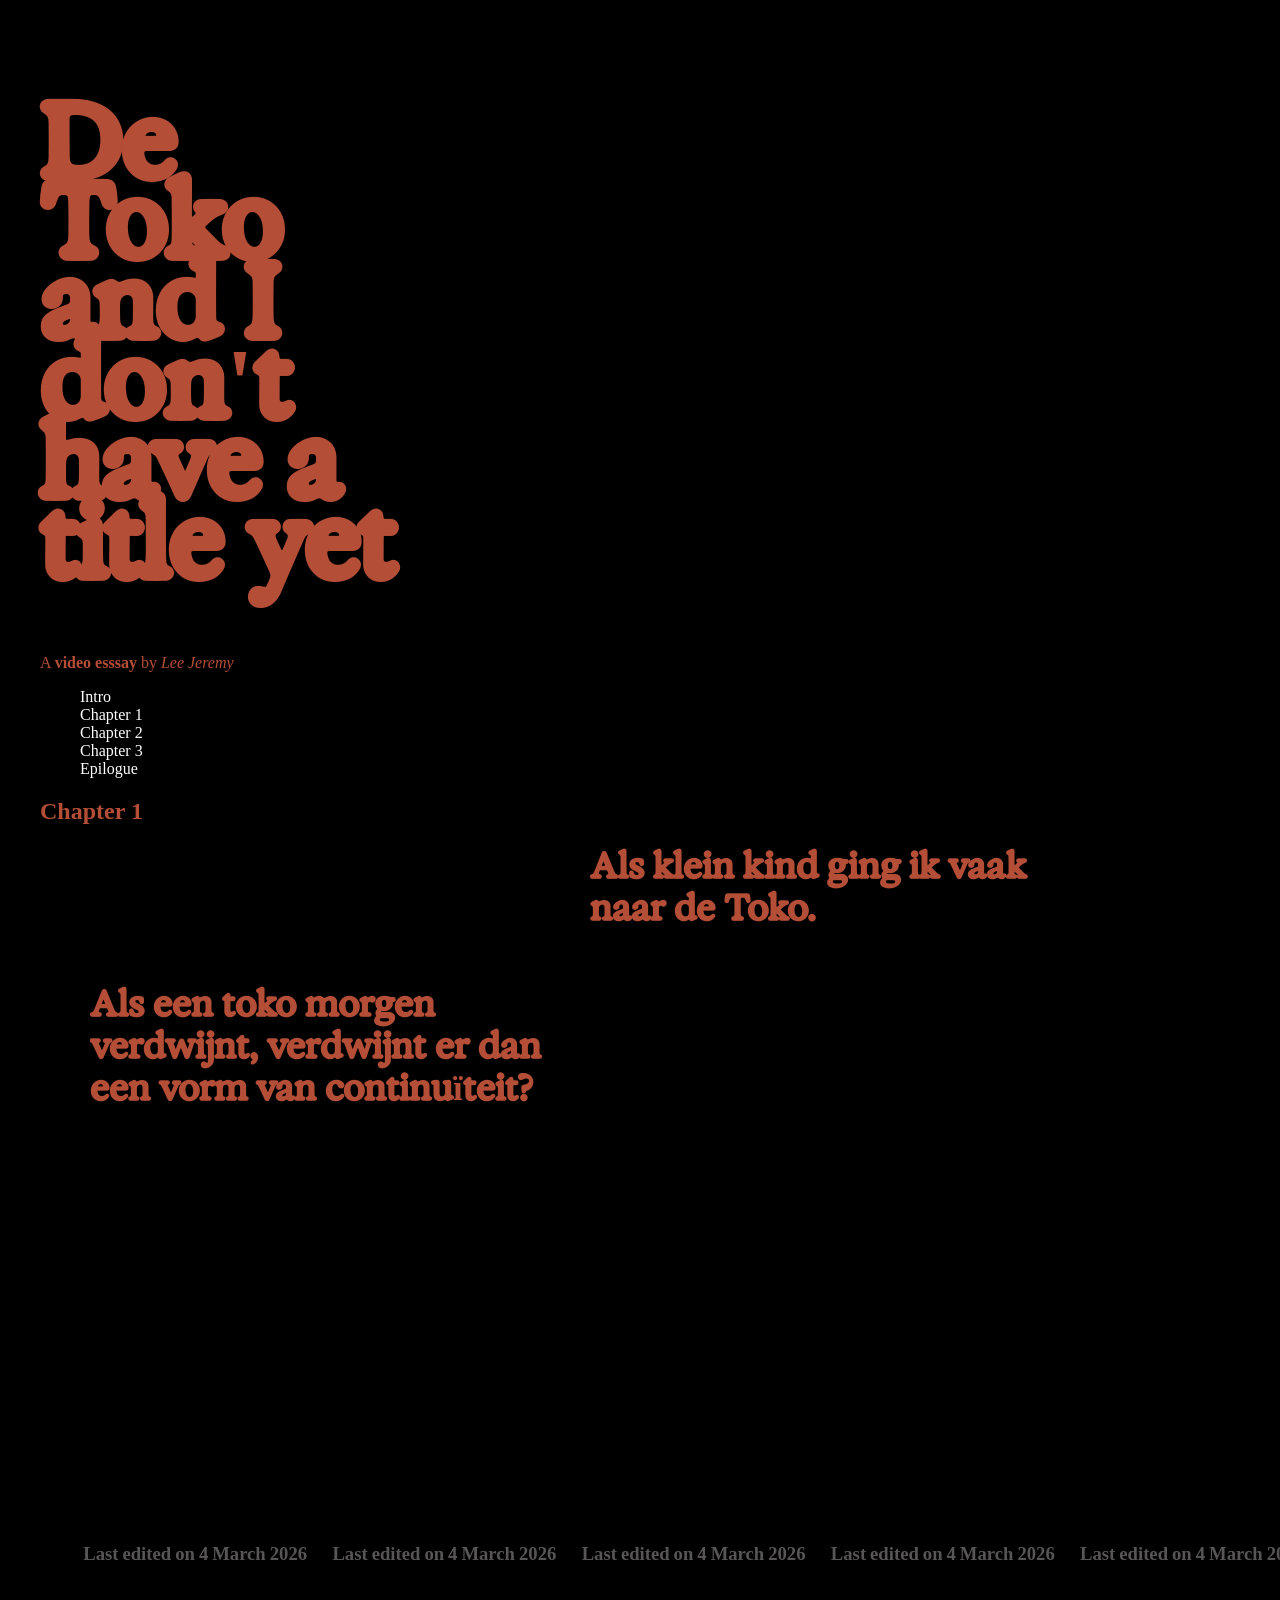
==== index.html @ c127f1c2 "update1" ====
<!DOCTYPE html>

<html lang="en">

	<head>

		<meta charset="utf-8">
		<meta name="viewport" content="width=device-width,initial-scale=1.0">

		<!-- meta tags, fill them with website meta infos -->
		<meta name="description" content="Description of your web page" /> 
		<meta name="keywords" content="Keyword 1, Keyword 2, Keyword 3, Keyword 4, Keyword 5 ..."/> 
		<meta name="author" content="Name of the author/owner of the webpage's content" />

		<!-- favicon, fill with a 512x512px .png image named 'favicon.png' -->
		<link rel="icon" href="assets/images/favicon/favicon.png"/>

		<!-- website title, visible in the browser window and on link sharing -->
		<title>Website title</title>

		<!-- links for extensions and dependencies -->

		<!-- css -->
		<!-- first link your CSS dependences, here is normalize, a CSS 'reset' for cross-browser appearence uniformity -->
		<link rel="stylesheet" href="assets/css/normalize.css">
		<!-- you stylesheet -->
		<link rel="stylesheet" href="assets/css/style.css?ver=1.0">
    


		<!-- js -->
		<!-- first link your javascript dependencies -->

		<!-- your website scripts goes at the end of this document, right before the closing body tag -->
	    
	</head>

	<body>

		<!-- webpage content goes here -->

		<div class="page-wrapper">

			<header>

				<h1>De Toko and I don't have a title yet
        </h1>
				<p>A <strong>video esssay</strong> by <em>Lee Jeremy</em></p>

				<nav>
					<ul>
						<li><a href="#intro" style="text-decoration:none" >Intro</a></li>
						<li><a href="#chapter-1" style="text-decoration:none" >Chapter 1</a></li>
						<li><a href="#chapter-2"style="text-decoration:none" >Chapter 2</a></li>
						<li><a href="#chapter-3" style="text-decoration:none">Chapter 3</a></li>
						<li><a href="#epilogue" style="text-decoration:none" >Epilogue</a></li>
					</ul>
				</nav>

			</header>

			<main>

			
				<h2 id="chapter-1">Chapter 1</h2>

        <div class="script1">
			    <div class="hover-text">
    			  <span class="default-content"> Als klein kind ging ik vaak naar de Toko.</span>
     			  <span class="hover-content"> Ever since I was little I went to de Toko
            	  often. </span>
  				</div>
        </div>

<div class="script2">
  <div class="hover-text">
    <span class="default-content"> Als een toko morgen verdwijnt,
              verdwijnt er dan een vorm van continuïteit?</span>
    <span class="hover-content"> If a toko disappears tomorrow,
              does a form of continuity disappear with it? </span>
  </div>
</div>

			<figure>

				<div class="video1"> 
          <video width="100%" height="auto" autoplay loop muted playsinline>
            <source src="content/LOOPMAMA01.mp4" type="video/mp4" />
          </video>
        </div>

      </figure>

      <figure>

				<div class="video2"> 
          <video width="100%" height="auto" autoplay loop muted playsinline>
            <source src="content/LOOPMAMA02.mp4" type="video/mp4" />
          </video>
        </div>

			</figure>

			

			</main>



		

				 <div class="loop-slidera2" style="--duration:19260ms; --direction:normal;">
            <div class="innera2">
              <div class="taga2">Last</div>
              <div class="taga2">edited</div>
              <div class="taga2">on </div>
              <div class="taga2">4 </div>
              <div class="taga2">March </div>
              <div class="taga2">2026 </div>
              <div class="taga2">  </div>
          
              <div class="taga2">&nbsp;</div>
              <div class="taga2">&nbsp;</div>

              <div class="taga2">Last</div>
              <div class="taga2">edited</div>
              <div class="taga2">on </div>
              <div class="taga2">4 </div>
              <div class="taga2">March </div>
              <div class="taga2">2026 </div>
              <div class="taga2">  </div>
              <div class="taga2">&nbsp;</div>
              <div class="taga2">&nbsp;</div>

              <div class="taga2">Last</div>
              <div class="taga2">edited</div>
              <div class="taga2">on </div>
              <div class="taga2">4 </div>
              <div class="taga2">March </div>
              <div class="taga2">2026 </div>
              <div class="taga2">  </div>
              <div class="taga2">&nbsp;</div>
              <div class="taga2">&nbsp;</div>

              <div class="taga2">Last</div>
              <div class="taga2">edited</div>
              <div class="taga2">on </div>
              <div class="taga2">4 </div>
              <div class="taga2">March </div>
              <div class="taga2">2026 </div>
              <div class="taga2">  </div>
              <div class="taga2">&nbsp;</div>
              <div class="taga2">&nbsp;</div>

              <div class="taga2">Last</div>
              <div class="taga2">edited</div>
              <div class="taga2">on </div>
              <div class="taga2">4 </div>
              <div class="taga2">March </div>
              <div class="taga2">2026 </div>
              <div class="taga2">  </div>
              <div class="taga2">&nbsp;</div>
              <div class="taga2">&nbsp;</div>

              <div class="taga2">Last</div>
              <div class="taga2">edited</div>
              <div class="taga2">on </div>
              <div class="taga2">4 </div>
              <div class="taga2">March </div>
              <div class="taga2">2026 </div>
              <div class="taga2">  </div>

  
            </div>
          </div>


		</div>



		<!-- end webpage content -->


		<!-- website script right before closing body tag -->
		<script type="text/javascript" src="assets/js/script.js?ver=1.0"></script>


	</body>

</html>
---- assets/css/style.css ----
@charset "UTF-8";



/* @FONT FACE (enable the use of 'custom fonts' inside your document) */

/* 
  You can use 'fontsquirrel' (https://www.fontsquirrel.com) 
  or 'transfonter' (https://transfonter.org)
  to generate your own font for the web from .ttf or .oft files 
*/

 
                    
@font-face {
  font-family: exposure50;
  src: url("/fonts/exposuretrial-50-webfont.woff");
  
}

@font-face {
  font-family: exposure30;
  src: url("/fonts/ExposureTrial[-30].otf");
  
}

@font-face {
  font-family: rubikmonoone;
  src: url("/fonts/RubikMonoOne-Regular.ttf");
}




/* VARIABLES */

:root {
  /* Color values */
  --color-background: rgba(255,255,255,1);
  --color-text: rgba(0,0,0,1);
  --color-text-link:rgba(142, 142, 142, 0.4);
  --color-text-link-hover: rgba(142, 142, 142, 0.4);
  /* Font values */
  --font-size: 24px;
  /* Margin values */
  --margin: 2.5rem;


  /* Examples of possible variables */

  --font-size-heading: calc(var(--font-size) * 2);
  --font-size-subheading: calc(var(--font-size) * 1.25);
  --font-size-caption: calc(var(--font-size) * 0.875);

  --margin-xs: calc(var(--margin) * 0.5);
  --margin-s: calc(var(--margin) * 1);
  --margin-m: calc(var(--margin) * 2);
  --margin-l: calc(var(--margin) * 3);
  --margin-xl: calc(var(--margin) * 5);

}



/* GENERAL STYLES */

html {
  font: var(--font-size) var(--font-family);
  color: var(--color-text);
  background-color: var(--color-background);
}

body {
  position:relative;
  background-color: var(--color-background);
  font: var(--font-size) var(--font-family);
  color: var(--color-text);
  width:100%;
  height:auto;
  overflow-y:auto;
  background-color: black;
  color: #b44e37;
list-style-type: none;
}

a {
  color: var(--color-text-link);
  /* text-decoration: underline; */
  color: white;
}

a:hover {
  color: var(--color-text-link-hover);
  /* text-decoration: underline; */
}


h1{
  /* h1 style */
  
  font-family: 'exposure50';
    font-size: clamp(
    var(--font-size-heading),
    4vw,
    calc(var(--font-size-heading) * 1.25)
  );
  font-size: 75pt;
  text-align: left;
  line-height: 0.8;
  max-width: 400px;
}

h2{
  /* h2 style */
}

h3{
  /* h3 style */
}

h4, h5, h6{
  /* h4-h5-h6 style */
}

p{
  /* paragraph style */
}

ol, ul{
  /* ordered list and unordered list styles */
  list-style-type: none;

}

blockquote{
  /* blockquote element style */
}

hr{
  /* horizontal rule style */
}

 /* ------------------------HOVER TEXT------------------------------------ */
 /* ------------------------SCRIPT DIV------------------------------------ */
.script1 {
   position: relative;
   left: 350px;
}

.script2 {
  position: relative;
  top: 50px;
  left: -150px;
}


.hover-text {
  display: inline-block;
  font-size: 35px;
  font-family: exposure30;
  font-weight: bold;
  cursor: pointer;
  position: relative;
  left: 200px;
  overflow: hidden;
  color: #b44e37;
  transition: color 0.5s ease;
  width: 485px; /*change */
}

/* Hide the "hover" text by default */
.hover-text .hover-content {
  position: absolute;
  top: 0;
  left: 0;
  opacity: 0;
  transition: opacity 0.1s ease;
  color: aliceblue;
}

/* Show the "hover" text on hover */
.hover-text:hover .hover-content {
  opacity: 1;
}

/* Hide the default text on hover */
.hover-text:hover .default-content {
  opacity: 0;
}



 /* ------------------------SLIDER FOOTER------------------------------------ */
 
.tag-lista2 {
  width: 14rem;  /* Change the length of slider*/
  max-width: 105vw;
  display: flex;
  flex-shrink: 0;
  flex-direction: column;
  gap: 4rem 0;         /* Gap between the two sliders*/
  position: relative;
  padding: 0.1rem 0;
  overflow: hidden;
  
}

.loop-slidera2 {
  position:static;
  margin-top: -300pt; /* Change the start of top length of slider*/
  /* background-color: aquamarine;  */
}

.innera2 {
  display: flex;
  width: fit-content;
  animation-name: loop;
  animation-timing-function: linear;
  animation-iteration-count: infinite;
  animation-direction: var(--direction);
  animation-duration: var(--duration);
  
}

.taga2 {
  width: 10;
  white-space: nowrap;
  display: flex;
  align-items: center;
  /* gap:  0.01rem; */
  /* background-color: aqua; */
  color: #c9c3c36f;
  font-family: 'exposure_trial-50';
  font-weight: bolder;
  font-size: 14pt;
  padding: 2rem 0rem;
  margin-right: -2.45rem; /* Must used margin-right instead of gap for the loop to be smooth */
  margin-inline-start: 2.7rem;
  margin-top: 360px;
}

/* -------------------------------------------------------------------- */

/* .fade {
  pointer-events: none;
  background: linear-gradient(90deg, rgb(229, 182, 182), transparent 5%, transparent 85%, rgb(229, 182, 182));
  position: absolute;
  inset: 0;
} */

@keyframes loop {
  0% {
    transform: translateX(0);
  }
  100% {
    transform: translateX(-50%);
  }
}





/* -------------------------------------------------------------------- */
/* -------------------------------------------------------------------- */

/* PAGE STYLES */

/* page structure */

div.page-wrapper {
  /* the element that 'wraps' everything */
  padding: var(--margin);
}

/* navigation */
 
nav{
  
}

/* content */

main{
 
}

summary{
  
}

/* ----------------------------VIDEO---------------------------------------- */
/* -------------------------------------------------------------------- */


figure{
  margin:0;
  padding:0;
}

.video1{
  width: 40%;
  margin-left: 800px;
}

.video2{
  width: 40%;
}



/* -------------------------------------------------------------------- */
/* -------------------------------------------------------------------- */


/* UTILITY CLASSES */

/* hide desktop mobile etc */

.desktop-only {
  display: block;
}

.mobile-only {
  display: none;
}





/* WEBSITE MEDIA QUERIES */

/* responsive typeface for various breaking points, sets the default 'rem' value */
@media (max-width: 299px) { :root{--font-size: 18px;} html, body {font: var(--font-size) var(--font-text); } }
@media (min-width: 299px) and (max-width: 340px) { :root{--font-size: 19px;} html, body {font: var(--font-size) var(--font-text); } }
@media (min-width: 340px) and (max-width: 440px) { :root{--font-size: 20px;} html, body {font: var(--font-size) var(--font-text); } }
@media (min-width: 441px) and (max-width: 779px) { :root{--font-size: 19px;} html, body {font: var(--font-size) var(--font-text); } }
@media (min-width: 780px) and (max-width: 992px) { :root{--font-size: 20px;} html, body {font: var(--font-size) var(--font-text); } }
@media (min-width: 993px) and (max-width: 1200px) { :root{--font-size: 21px;} html, body {font: var(--font-size) var(--font-text); } }
@media (min-width: 1201px) and (max-width: 1320px) { :root{--font-size: 22px;} html, body {font: var(--font-size) var(--font-text); } }
@media (min-width: 1321px) { :root{--font-size: 24px;} html, body {font: var(--font-size) var(--font-text); } }

/* styles for 'mobile', screen sizes up to 779px, should covers 'mobile' and 'tablet' */
/* style this one first and then use the subsequent ones in a cascading way (from general to specific) */

@media (max-width: 779px) {

  /* your 'mobile' overriding css properties here */



  /* utility classes, mobile */

  .desktop-only{
    display:none;
  }

  .mobile-only{
    display:block;
  }

}



/* use this query to apply style changes to smaller smartphones sizes (like an iPhone 5S or SE 2016), max size of 339px */

@media (max-width: 339px) {

  /* your overriding css properties here */

}



/* use this query to apply style changes for 'mobile' screen sizes that are flipped in 'landscape' mode */

@media (max-width: 779px) and (orientation: landscape) {

   /* your overriding css properties here */

}



/* use this query to apply style for 'small' desktop screens */

@media (min-width: 780px) and (max-width: 992px) {

  /* your overriding css properties here */

}
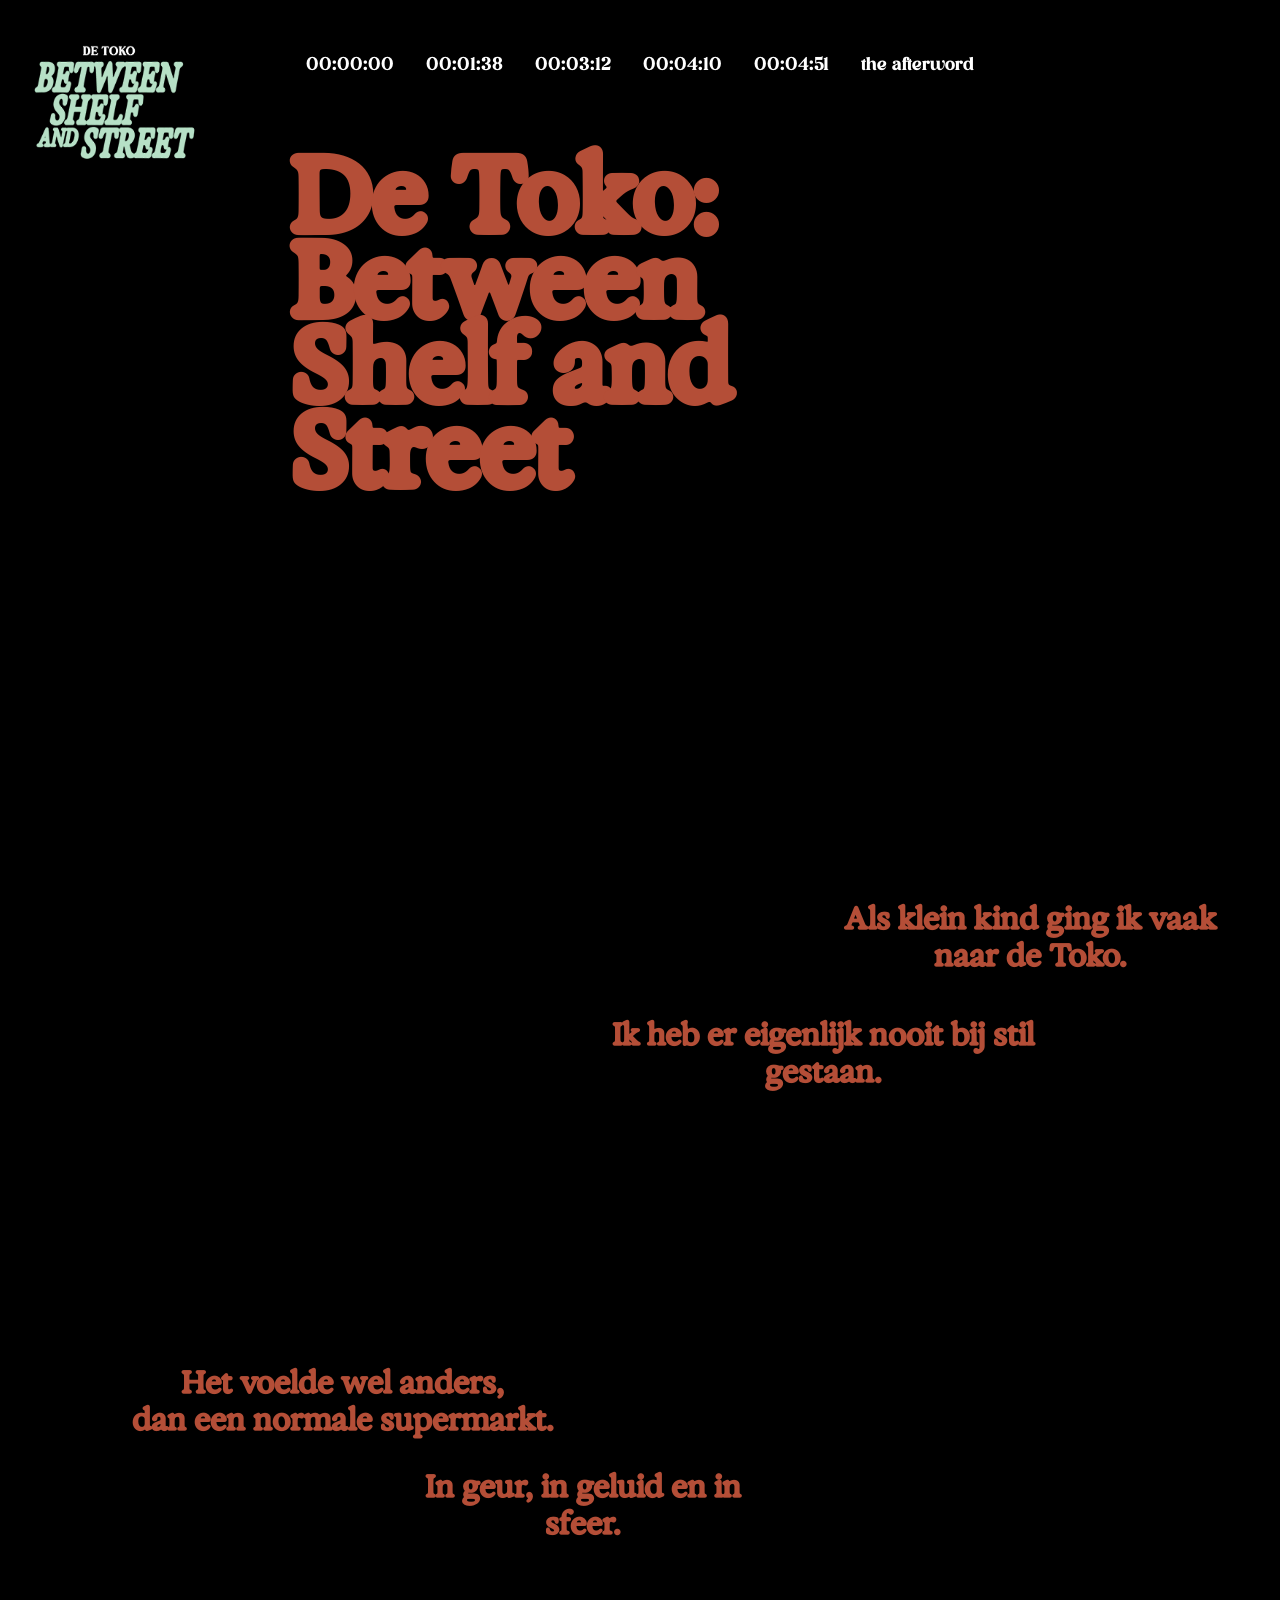
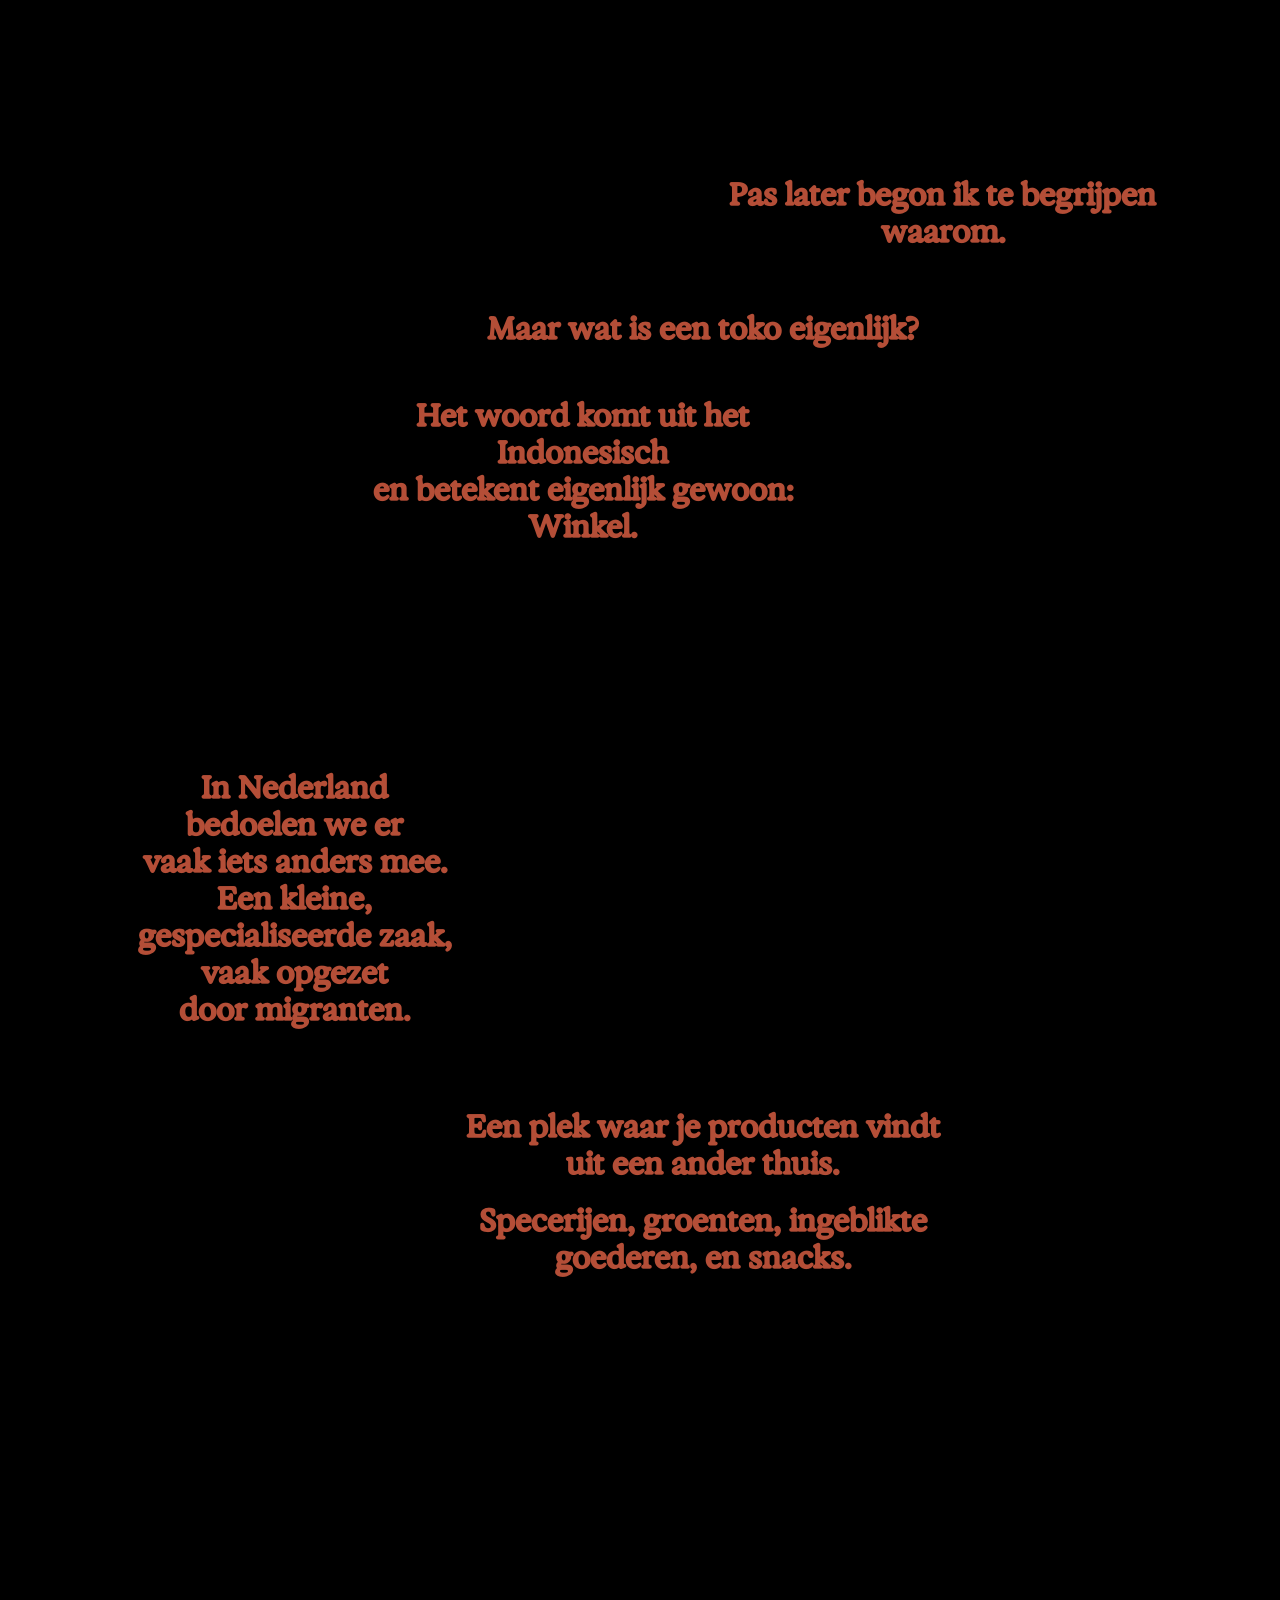
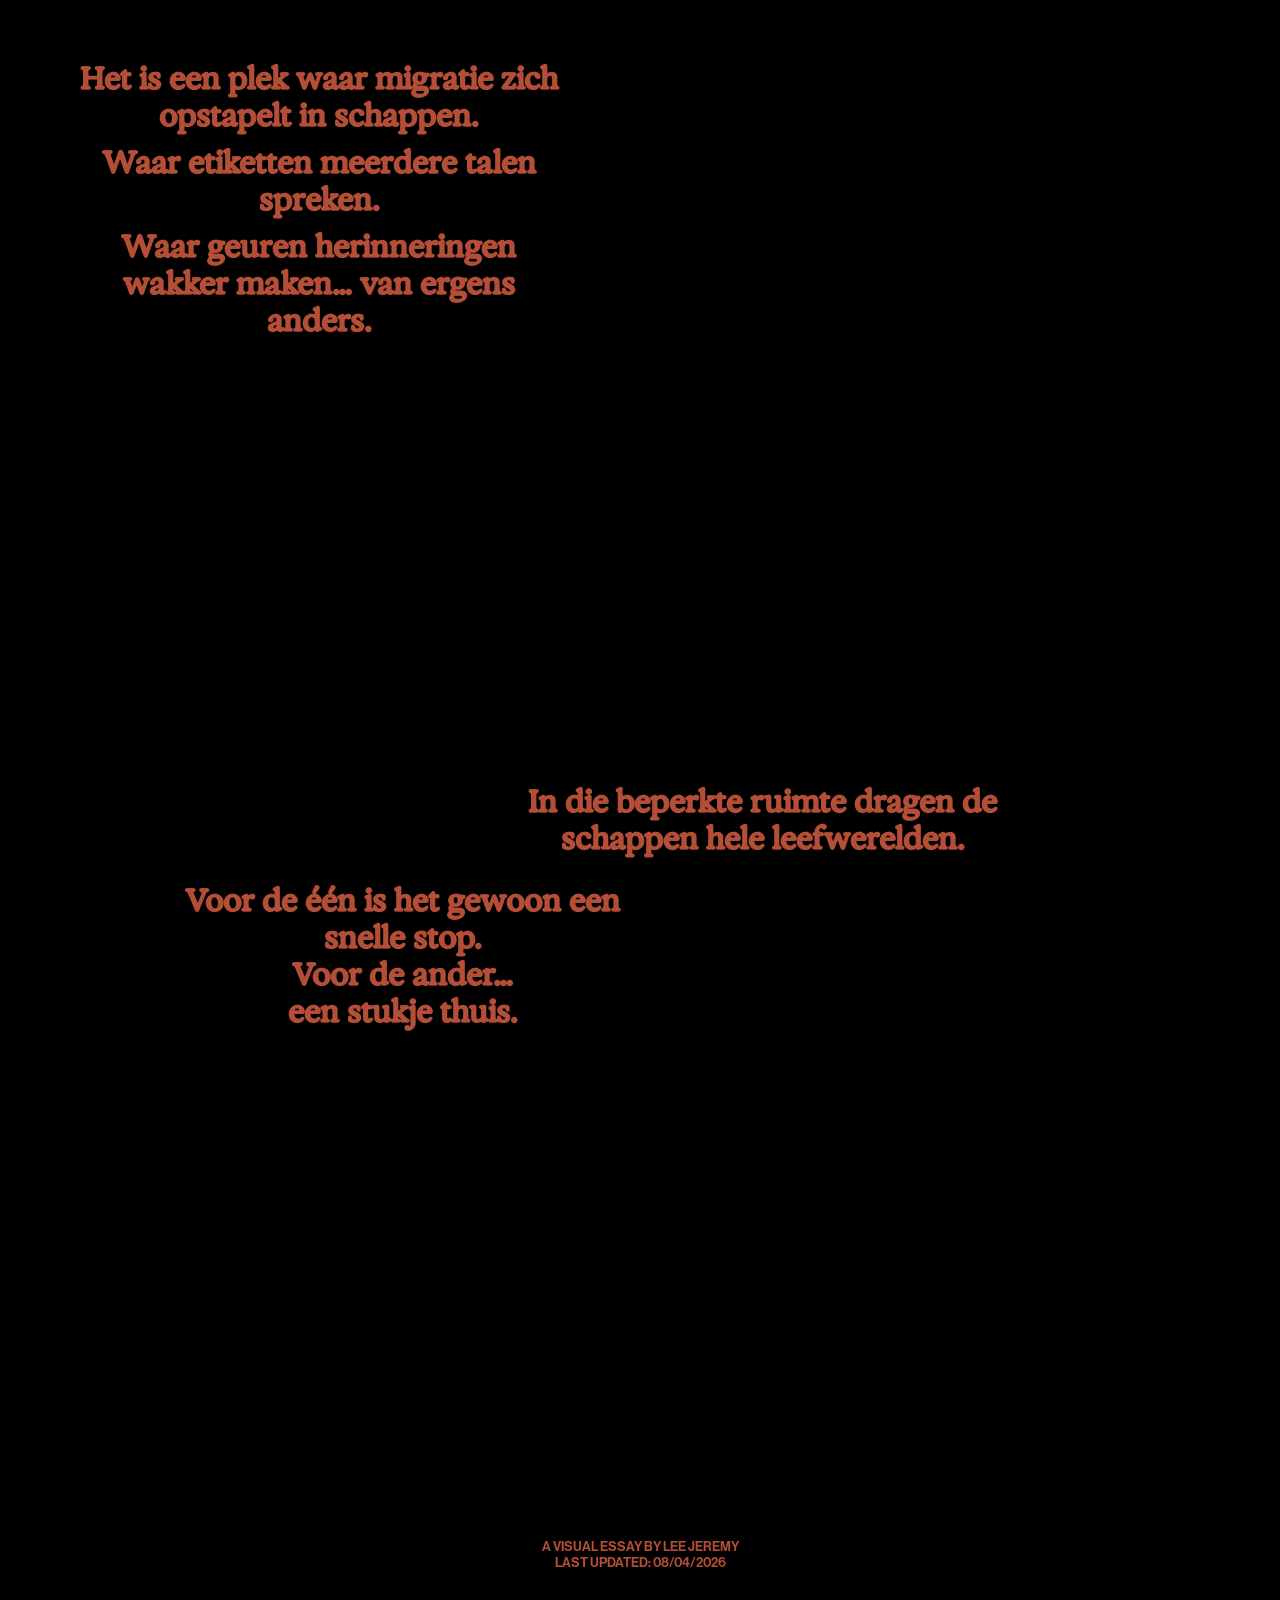
==== commit e1e2b52a: "commit" ====
--- a/index.html
+++ b/index.html
@@ -12,8 +12,8 @@
 		<meta name="keywords" content="Keyword 1, Keyword 2, Keyword 3, Keyword 4, Keyword 5 ..."/> 
 		<meta name="author" content="Name of the author/owner of the webpage's content" />
 
-		<!-- favicon, fill with a 512x512px .png image named 'favicon.png' -->
-		<link rel="icon" href="assets/images/favicon/favicon.png"/>
+	<!-- favicon, fill with a 512x512px .png image named 'favicon.png' -->
+  <link rel="icon" href="content/icon1.png"/>
 
 		<!-- website title, visible in the browser window and on link sharing -->
 		<title>Website title</title>
@@ -35,146 +35,255 @@
 	    
 	</head>
 
-	<body>
+  <body id="top">
 
 		<!-- webpage content goes here -->
 
+		<a href="#top">
+		<img src="content/icon1.png" class="logo" alt="Logo">
+		</a>
+
+
+		<!-- webpage content goes here -->
+
 		<div class="page-wrapper">
 
-			<header>
-
-				<h1>De Toko and I don't have a title yet
-        </h1>
-				<p>A <strong>video esssay</strong> by <em>Lee Jeremy</em></p>
-
+	
 				<nav>
 					<ul>
-						<li><a href="#intro" style="text-decoration:none" >Intro</a></li>
-						<li><a href="#chapter-1" style="text-decoration:none" >Chapter 1</a></li>
-						<li><a href="#chapter-2"style="text-decoration:none" >Chapter 2</a></li>
-						<li><a href="#chapter-3" style="text-decoration:none">Chapter 3</a></li>
-						<li><a href="#epilogue" style="text-decoration:none" >Epilogue</a></li>
+						<li><a href="index.html" style="text-decoration:none" >00:00:00</a></li>
+					  <li><a href="chapter 1.html" style="text-decoration:none">00:01:38</a></li>
+						<li><a href="chapter 2.html" style="text-decoration:none" >00:03:12</a></li>
+						<li><a href="chapter 3.html" style="text-decoration:none">00:04:10</a></li>
+            <li><a href="chapter 4.html" style="text-decoration:none">00:04:51</a></li>
+            <li><a href="afterword.html" style="text-decoration:none" >the afterword </a></li>
 					</ul>
 				</nav>
-
-			</header>
-
+        <header>
+          <h1>De Toko: <br> Between Shelf and Street
+          </h1>
+
+          
+        </header>
+	
 			<main>
 
-			
-				<h2 id="chapter-1">Chapter 1</h2>
-
-        <div class="script1">
-			    <div class="hover-text">
-    			  <span class="default-content"> Als klein kind ging ik vaak naar de Toko.</span>
-     			  <span class="hover-content"> Ever since I was little I went to de Toko
-            	  often. </span>
-  				</div>
-        </div>
-
-<div class="script2">
-  <div class="hover-text">
-    <span class="default-content"> Als een toko morgen verdwijnt,
-              verdwijnt er dan een vorm van continuïteit?</span>
-    <span class="hover-content"> If a toko disappears tomorrow,
-              does a form of continuity disappear with it? </span>
-  </div>
-</div>
+		
 
 			<figure>
-
 				<div class="video1"> 
           <video width="100%" height="auto" autoplay loop muted playsinline>
-            <source src="content/LOOPMAMA01.mp4" type="video/mp4" />
-          </video>
-        </div>
-
-      </figure>
-
-      <figure>
-
-				<div class="video2"> 
-          <video width="100%" height="auto" autoplay loop muted playsinline>
-            <source src="content/LOOPMAMA02.mp4" type="video/mp4" />
-          </video>
-        </div>
-
-			</figure>
-
-			
+            <source src="content/intro.mp4" type="video/mp4" />
+          </video>
+        </div>
+      </figure>
+
+      <div class="script1">
+        <div class="hover-text">
+          <span class="default-content"> Als klein kind ging ik vaak naar de Toko.</span>
+           <span class="hover-content"> Ever since I was little I went to de Toko
+              often. </span>
+        </div>
+      </div>
+
+      <div class="script2">
+        <div class="hover-text">
+          <span class="default-content"> Ik heb er eigenlijk nooit bij stil gestaan.</span>
+          <span class="hover-content"> I never really thought about it much.</span>
+        </div>
+      </div>
+      
+   
+
+        <figure>
+          <div class="video2"> 
+            <video width="100%" height="auto" autoplay loop muted playsinline>
+              <source src="content/kruiskade1.mp4" type="video/mp4" />
+            </video>
+          </div>
+        </figure>
+
+
+      <div class="script3">
+        <div class="hover-text">
+          <span class="default-content"> Het voelde wel anders, <br> dan een normale supermarkt.</span>
+          <span class="hover-content"> But it did felt different, <br> than any regular grocery store. </span>
+        </div>
+      </div>
+
+      <div class="script4">
+        <div class="hover-text">
+          <span class="default-content"> In geur, in geluid en in <br> sfeer.</span>
+          <span class="hover-content"> In smell, in sound and in atmosphere.  </span>
+        </div>
+      </div>
+
+      <figure>
+        <div class="video3"> 
+          <video width="100%" height="auto" autoplay loop muted playsinline>
+            <source src="content/tokofront1.mp4" type="video/mp4" />
+          </video>
+        </div>
+      </figure>
+
+      <div class="script5">
+        <div class="hover-text">
+          <span class="default-content"> Pas later begon ik te begrijpen waarom.</span>
+          <span class="hover-content"> Now later, I began to understood why.  </span>
+        </div>
+      </div>
+
+      <div class="script6">
+        <div class="hover-text">
+          <span class="default-content"> Maar wat is een toko eigenlijk?</span>
+          <span class="hover-content"> But what is a toko?  </span>
+        </div>
+      </div>
+
+      <div class="script7">
+        <div class="hover-text">
+          <span class="default-content"> Het woord komt uit het Indonesisch <br>
+            en betekent eigenlijk gewoon: Winkel.</span>
+          <span class="hover-content"> The word ‘Toko’ originally comes from the Indonesian language,
+            and it simply means: Store.
+             </span>
+        </div>
+      </div>
+
+
+      <figure>
+        <div class="video4"> 
+          <video width="100%" height="auto" autoplay loop muted playsinline>
+            <source src="content/rotterdam1.mp4" type="video/mp4" />
+          </video>
+        </div>
+      </figure>
+
+      <div class="script8">
+        <div class="hover-text">
+          <span class="default-content"> In Nederland <br> bedoelen  we er <br> vaak iets anders mee. <Br> 
+            Een kleine, <br> gespecialiseerde zaak, <br>
+            vaak opgezet <br> door migranten.
+            </span>
+          <span class="hover-content"> In the Netherlands, <br> it often refers <br> to a small, <br> specialized shop,
+           <br> often established <br> by migrants.            
+             </span>
+        </div>
+      </div>
+ 
+      <div class="script9">
+        <div class="hover-text">
+          <span class="default-content"> Een plek waar je producten vindt
+            uit een ander thuis.
+            </span>
+          <span class="hover-content"> A space where products from the home country can be found.         
+             </span>
+        </div>
+      </div>
+ 
+      <div class="script10">
+        <div class="hover-text">
+          <span class="default-content"> Specerijen, groenten, 
+            ingeblikte goederen, en snacks.            
+            </span>
+          <span class="hover-content"> Spices, vegetables, canned goods, and snacks.       
+             </span>
+        </div>
+      </div>
+ 
+
+      <figure>
+        <div class="video5"> 
+          <video width="100%" height="auto" autoplay loop muted playsinline>
+            <source src="content/kruiskade2.mp4" type="video/mp4" />
+          </video>
+        </div>
+      </figure>
+
+      <div class="script11">
+        <div class="hover-text">
+          <span class="default-content"> Het is een plek waar 
+            migratie zich opstapelt in schappen.
+            </span>
+          <span class="hover-content"> It is a place where migration piles up on shelves.    
+             </span>
+        </div>
+      </div>
+
+
+      <div class="script12">
+        <div class="hover-text">
+          <span class="default-content"> Waar etiketten meerdere talen spreken.
+            </span>
+          <span class="hover-content"> Where labels speak multiple languages.
+             </span>
+        </div>
+      </div>
+
+
+      <div class="script13">
+        <div class="hover-text">
+          <span class="default-content"> Waar geuren herinneringen wakker maken…
+            van ergens anders.
+            </span>
+          <span class="hover-content"> Where smells awaken memories that do not come from this country.
+             </span>
+        </div>
+      </div>
+
+      <figure>
+        <div class="video6"> 
+          <video width="100%" height="auto" autoplay loop muted playsinline>
+            <source src="content/tokofront2.mp4" type="video/mp4" />
+          </video>
+        </div>
+      </figure>
+
+      
+
+      <div class="script14">
+        <div class="hover-text">
+          <span class="default-content"> In die beperkte ruimte 
+            dragen de schappen hele leefwerelden. 
+            </span>
+          <span class="hover-content"> In that limited space, <br> the shelves carry entire worlds of life.
+             </span>
+        </div>
+      </div>
+
+
+      <div class="script15">
+        <div class="hover-text">
+          <span class="default-content"> Voor de één is het gewoon een snelle stop. <br>
+            Voor de ander… <br>
+            een stukje thuis.
+            
+            </span>
+          <span class="hover-content"> For some, it is a practical stop. <br>
+            For others… <br>
+             an extension of home.             
+        </div>
+      </div>
+
+      <figure>
+        <div class="video7"> 
+              <video width="100%" height="auto" autoplay loop muted playsinline>
+               <source src="content/kondreman2.mp4" type="video/mp4" />
+              </video>
+            </div>
+        </figure>
+
+
 
 			</main>
 
-
+         
+      <footer> 
+        <p>A visual essay by Lee Jeremy<br>
+         Last updated: 08/04/2026</p>
+      </footer>
 
 		
-
-				 <div class="loop-slidera2" style="--duration:19260ms; --direction:normal;">
-            <div class="innera2">
-              <div class="taga2">Last</div>
-              <div class="taga2">edited</div>
-              <div class="taga2">on </div>
-              <div class="taga2">4 </div>
-              <div class="taga2">March </div>
-              <div class="taga2">2026 </div>
-              <div class="taga2">  </div>
-          
-              <div class="taga2">&nbsp;</div>
-              <div class="taga2">&nbsp;</div>
-
-              <div class="taga2">Last</div>
-              <div class="taga2">edited</div>
-              <div class="taga2">on </div>
-              <div class="taga2">4 </div>
-              <div class="taga2">March </div>
-              <div class="taga2">2026 </div>
-              <div class="taga2">  </div>
-              <div class="taga2">&nbsp;</div>
-              <div class="taga2">&nbsp;</div>
-
-              <div class="taga2">Last</div>
-              <div class="taga2">edited</div>
-              <div class="taga2">on </div>
-              <div class="taga2">4 </div>
-              <div class="taga2">March </div>
-              <div class="taga2">2026 </div>
-              <div class="taga2">  </div>
-              <div class="taga2">&nbsp;</div>
-              <div class="taga2">&nbsp;</div>
-
-              <div class="taga2">Last</div>
-              <div class="taga2">edited</div>
-              <div class="taga2">on </div>
-              <div class="taga2">4 </div>
-              <div class="taga2">March </div>
-              <div class="taga2">2026 </div>
-              <div class="taga2">  </div>
-              <div class="taga2">&nbsp;</div>
-              <div class="taga2">&nbsp;</div>
-
-              <div class="taga2">Last</div>
-              <div class="taga2">edited</div>
-              <div class="taga2">on </div>
-              <div class="taga2">4 </div>
-              <div class="taga2">March </div>
-              <div class="taga2">2026 </div>
-              <div class="taga2">  </div>
-              <div class="taga2">&nbsp;</div>
-              <div class="taga2">&nbsp;</div>
-
-              <div class="taga2">Last</div>
-              <div class="taga2">edited</div>
-              <div class="taga2">on </div>
-              <div class="taga2">4 </div>
-              <div class="taga2">March </div>
-              <div class="taga2">2026 </div>
-              <div class="taga2">  </div>
-
-  
-            </div>
-          </div>
-
-
 		</div>
 
 
--- a/assets/css/style.css
+++ b/assets/css/style.css
@@ -28,6 +28,17 @@
   font-family: rubikmonoone;
   src: url("/fonts/RubikMonoOne-Regular.ttf");
 }
+
+@font-face {
+  font-family: avigea;
+  src: url("/fonts/Avigea.otf");
+}
+
+@font-face {
+  font-family: haas;
+  src: url("/fonts/NeueHaasGrotDisp-65Medium.otf");
+}
+
 
 
 
@@ -83,6 +94,13 @@
 list-style-type: none;
 }
 
+.logo {
+  position: fixed;
+  top: 10px;
+  left: 10px;
+  width: 200px; /* optional */
+}
+
 a {
   color: var(--color-text-link);
   /* text-decoration: underline; */
@@ -106,30 +124,80 @@
   );
   font-size: 75pt;
   text-align: left;
-  line-height: 0.8;
-  max-width: 400px;
+  line-height: 0.85;
+  max-width: 460px;
+  margin-left: 250px;
 }
 
 h2{
-  /* h2 style */
+   /* h2 style */
+  
+   font-family: 'exposure50';
+   font-size: clamp(
+   var(--font-size-heading),
+   4vw,
+   calc(var(--font-size-heading) * 1.25)
+ );
+ font-size: 35pt;
+ text-align: left;
+ line-height: 0.85;
+ max-width: 460px;
+ margin-left: 500px;
 }
 
 h3{
   /* h3 style */
-}
-
-h4, h5, h6{
-  /* h4-h5-h6 style */
-}
-
-p{
-  /* paragraph style */
-}
-
-ol, ul{
-  /* ordered list and unordered list styles */
+  
+    font-family: 'haas';
+    font-size: clamp(
+    var(--font-size-heading),
+    4vw,
+    calc(var(--font-size-heading) * 1.25));
+
+  font-size: 20pt;
+  line-height: 19pt;
+  text-align: center;
+  line-height: 0.85;
+  max-width: 720px;
+  margin: 0 auto;
+  word-spacing: 2pt;
+  text-transform: uppercase;
+  
+}
+
+p {
+font-size: 10pt;
+line-height: 12pt;
+font-family: 'haas';
+text-transform: uppercase;
+text-align: center;
+margin-top: 50px;
+}
+
+ol, ul {
   list-style-type: none;
-
+  margin: 0;
+  padding: 0;
+  overflow: hidden;
+}
+
+ul li {
+  float: left;
+}
+
+ul li a {
+  display: block;
+  color: white;
+  text-align: center;
+  padding: 15px 16px;
+  text-decoration: none;
+}
+
+ul li a:hover {
+  color: white;
+  border: #b44e37;
+  border-style: dotted;
+  background-color: transparent;
 }
 
 blockquote{
@@ -140,104 +208,518 @@
   /* horizontal rule style */
 }
 
- /* ------------------------HOVER TEXT------------------------------------ */
- /* ------------------------SCRIPT DIV------------------------------------ */
+/* -------------------------------------------------------------------- */
+/* -------------------------------------------------------------------- */
+
+/* PAGE STYLES */
+
+/* page structure */
+
+div.page-wrapper {
+  /* the element that 'wraps' everything */
+  padding: var(--margin);
+}
+
+/* navigation */
+ 
+nav{
+font-family: 'avigea';
+font-size: large;
+display: flex;
+justify-content: center;
+list-style: none;
+}
+
+/* content */
+
+main{
+ 
+}
+
+summary{
+  
+}
+
+/* ------------------------HOVER TEXT------------------------------------ */
+/* ------------------------SCRIPT DIV------------------------------------ */
+
 .script1 {
-   position: relative;
-   left: 350px;
-}
+  position: relative;
+  margin-left: 65%; /* Using percentage-based left margin */
+  top: -30px;         /* Move upwards based on percentage */
+}
+
 
 .script2 {
   position: relative;
-  top: 50px;
-  left: -150px;
-}
-
-
+  margin-top: 1%;   /* Slightly adjust margin-top, using percentages */
+  margin-left: 45%;  /* Adjust with percentage for responsiveness */
+}
+
+.script3 {
+  margin-left: 5%;    /* Adjust with percentage for responsiveness */
+  position: relative;
+  top: -90px;          /* Move it upwards by 10% */
+}
+
+.script4 {
+  margin-left: 25%;    /* Adjust with percentage for responsiveness */
+  position: relative;
+  top: -60px;          /* Move it upwards by 10% */
+}
+
+.script5 {
+  margin-left: 55%;    /* Adjust with percentage for responsiveness */
+  position: relative;
+  top: -190px;          /* Move it upwards by 10% */
+}
+
+.script6 {
+  margin-left: 35%;    /* Adjust with percentage for responsiveness */
+  position: relative;
+  top: -130px;          /* Move it upwards by 10% */
+}
+
+.script7 {
+  margin-left: 25%;    /* Adjust with percentage for responsiveness */
+  position: relative;
+  top: -80px;          /* Move it upwards by 10% */
+}
+
+.script8 {
+  margin-left: 1%;    /* Adjust with percentage for responsiveness */
+  position: relative;
+  top: -220px;          /* Move it upwards by 10% */
+}
+
+.script9 {
+  margin-left: 35%;    /* Adjust with percentage for responsiveness */
+  position: relative;
+  top: -140px;          /* Move it upwards by 10% */
+}
+
+.script10 {
+  margin-left: 35%;    /* Adjust with percentage for responsiveness */
+  position: relative;
+  top: -120px;          /* Move it upwards by 10% */
+}
+
+.script11 {
+  margin-left: 3%;    /* Adjust with percentage for responsiveness */
+  position: relative;
+  top: -100px;          /* Move it upwards by 10% */
+}
+
+.script12 {
+  margin-left: 3%;    /* Adjust with percentage for responsiveness */
+  position: relative;
+  top: -90px;          /* Move it upwards by 10% */
+}
+
+.script13 {
+  margin-left: 3%;    /* Adjust with percentage for responsiveness */
+  position: relative;
+  top: -80px;          /* Move it upwards by 10% */
+}
+
+.script14 {
+  margin-left: 40%;    /* Adjust with percentage for responsiveness */
+  position: relative;
+  top: 0px;          /* Move it upwards by 10% */
+}
+
+.script15 {
+  margin-left: 10%;    /* Adjust with percentage for responsiveness */
+  position: relative;
+  top: 25px;          /* Move it upwards by 10% */
+}
+
+/* --------------------------PAGE 1-------------------------------- */
+
+.script16 {
+  margin-left: 55%;    /* Adjust with percentage for responsiveness */
+  position: relative;
+  top: 20px;          /* Move it upwards by 10% */
+}
+
+.script17 {
+  margin-left: 60%;    /* Adjust with percentage for responsiveness */
+  position: relative;
+  top: -100px;          /* Move it upwards by 10% */
+}
+
+.script18 {
+  margin-left: 20%;    /* Adjust with percentage for responsiveness */
+  position: relative;
+  top: -50px;          /* Move it upwards by 10% */
+}
+
+.script19 {
+  margin-left: 40%;    /* Adjust with percentage for responsiveness */
+  position: relative;
+  top: -10px;          /* Move it upwards by 10% */
+}
+
+.script20 {
+  margin-left: 2%;    /* Adjust with percentage for responsiveness */
+  position: relative;
+  top: -120px;          /* Move it upwards by 10% */
+}
+
+.script21 {
+  margin-left: 10%;    /* Adjust with percentage for responsiveness */
+  position: relative;
+  top: -50px;          /* Move it upwards by 10% */
+}
+
+.script22 {
+  margin-left: 0%;    /* Adjust with percentage for responsiveness */
+  position: relative;
+  top: -200px;          /* Move it upwards by 10% */
+}
+
+.script23 {
+  margin-left: 5%;    /* Adjust with percentage for responsiveness */
+  position: relative;
+  top: -100px;          /* Move it upwards by 10% */
+}
+
+.script24 {
+  margin-left: 50%;    /* Adjust with percentage for responsiveness */
+  position: relative;
+  top: -20px;          /* Move it upwards by 10% */
+}
+
+.script25 {
+  margin-left: 60%;    /* Adjust with percentage for responsiveness */
+  position: relative;
+  top: -200px;          /* Move it upwards by 10% */
+}
+
+.script26 {
+  margin-left: 42%;    /* Adjust with percentage for responsiveness */
+  position: relative;
+  top: -60px;          /* Move it upwards by 10% */
+}
+
+.script27 {
+  margin-left: 55%;    /* Adjust with percentage for responsiveness */
+  position: relative;
+  top: -50px;          /* Move it upwards by 10% */
+}
+
+.script28 {
+  margin-left: 0%;    /* Adjust with percentage for responsiveness */
+  position: relative;
+  top: -100px;          /* Move it upwards by 10% */
+}
+
+/* --------------------------PAGE 2-------------------------------- */
+
+.script29 {
+  margin-left: 5%;    /* Adjust with percentage for responsiveness */
+  position: relative;
+  top: -250px;          /* Move it upwards by 10% */
+}
+
+.script30 {
+  margin-left: -50px;    /* Adjust with percentage for responsiveness */
+  position: relative;
+  top: -200px;          /* Move it upwards by 10% */
+}
+
+.script31 {
+  margin-left: 0%;    /* Adjust with percentage for responsiveness */
+  position: relative;
+  top: -50px;          /* Move it upwards by 10% */
+  text-align: right;
+}
+
+.script32 {
+  margin-left: 20%;    /* Adjust with percentage for responsiveness */
+  position: relative;
+  top: -40px;          /* Move it upwards by 10% */
+}
+
+.script33 {
+  margin-left: 55%;    /* Adjust with percentage for responsiveness */
+  position: relative;
+  top: -150px;          /* Move it upwards by 10% */
+}
+
+.script34 {
+  margin-left: 65%;    /* Adjust with percentage for responsiveness */
+  position: relative;
+  top: -50px;          /* Move it upwards by 10% */
+}
+
+.script35 {
+  margin-left: 0%;    /* Adjust with percentage for responsiveness */
+  position: relative;
+  top: 0px;          /* Move it upwards by 10% */
+}
+
+.script36 {
+  margin-left: 30%;    /* Adjust with percentage for responsiveness */
+  position: relative;
+  top: 0px;          /* Move it upwards by 10% */
+}
+
+.script37 {
+  margin-left: 55%;    /* Adjust with percentage for responsiveness */
+  position: relative;
+  top: 0px;          /* Move it upwards by 10% */
+}
+
+.script38 {
+  margin-left: 0%;    /* Adjust with percentage for responsiveness */
+  position: relative;
+  top: -250px;          /* Move it upwards by 10% */
+  text-align: right;
+}
+
+.script39 {
+  margin-left: 20%;    /* Adjust with percentage for responsiveness */
+  position: relative;
+  top: -50px;          /* Move it upwards by 10% */
+}
+
+.script40 {
+  margin-left: -20px;    /* Adjust with percentage for responsiveness */
+  position: relative;
+  top: -150px;          /* Move it upwards by 10% */
+}
+
+.script41 {
+  margin-left: -20px;    /* Adjust with percentage for responsiveness */
+  position: relative;
+  top: -150px;          /* Move it upwards by 10% */
+}
+
+.script42 {
+  margin-left: 35%;    /* Adjust with percentage for responsiveness */
+  position: relative;
+  top: -5px;          /* Move it upwards by 10% */
+}
+
+.script43 {
+  margin-left: 65%;    /* Adjust with percentage for responsiveness */
+  position: relative;
+  top: 250px;          /* Move it upwards by 10% */
+}
+
+/* --------------------------PAGE 3-------------------------------- */
+
+.script44 {
+  margin-left: 55%;    /* Adjust with percentage for responsiveness */
+  position: relative;
+  top: -50px;          /* Move it upwards by 10% */
+}
+
+.script45 {
+  margin-left: 25%;    /* Adjust with percentage for responsiveness */
+  position: relative;
+  top: -20px;          /* Move it upwards by 10% */
+}
+
+.script46 {
+  margin-left: 20%;    /* Adjust with percentage for responsiveness */
+  position: relative;
+  top: 5px;          /* Move it upwards by 10% */
+}
+
+.script47 {
+  margin-left: 55%;    /* Adjust with percentage for responsiveness */
+  position: relative;
+  top: 5px;          /* Move it upwards by 10% */
+}
+
+.script48 {
+  margin-left: 55%;    /* Adjust with percentage for responsiveness */
+  position: relative;
+  top: -20px;          /* Move it upwards by 10% */
+}
+
+.script49 {
+  margin-left: 50%;    /* Adjust with percentage for responsiveness */
+  position: relative;
+  top: -250px;          /* Move it upwards by 10% */
+}
+
+.script50 {
+  margin-left: 35%;    /* Adjust with percentage for responsiveness */
+  position: relative;
+  top: -20px;          /* Move it upwards by 10% */
+}
+
+.script51 {
+  margin-left: 0%;    /* Adjust with percentage for responsiveness */
+  position: relative;
+  top: -20px;          /* Move it upwards by 10% */
+}
+
+.script52 {
+  margin-left: 20%;    /* Adjust with percentage for responsiveness */
+  position: relative;
+  top: 5px;          /* Move it upwards by 10% */
+}
+
+/* --------------------------PAGE 4-------------------------------- */
+
+.script53 {
+  margin-left: 5%;    /* Adjust with percentage for responsiveness */
+  position: relative;
+  top: -200px;          /* Move it upwards by 10% */
+}
+
+.script54 {
+  margin-left: 25%;    /* Adjust with percentage for responsiveness */
+  position: relative;
+  top: -20px;          /* Move it upwards by 10% */
+}
+
+.script55 {
+  margin-left: 20%;    /* Adjust with percentage for responsiveness */
+  position: relative;
+  top: 5px;          /* Move it upwards by 10% */
+}
+
+.script56 {
+  margin-left: 45%;    /* Adjust with percentage for responsiveness */
+  position: relative;
+  top: 30px;          /* Move it upwards by 10% */
+}
+
+.script57 {
+  margin-left: 55%;    /* Adjust with percentage for responsiveness */
+  position: relative;
+  top: -200px;          /* Move it upwards by 10% */
+}
+
+.script58 {
+  margin-left: 35%;    /* Adjust with percentage for responsiveness */
+  position: relative;
+  top: -50px;          /* Move it upwards by 10% */
+}
+
+.script59 {
+  margin-left: 15%;    /* Adjust with percentage for responsiveness */
+  position: relative;
+  top: 0px;          /* Move it upwards by 10% */
+}
+
+.script60 {
+  margin-left: 0%;    /* Adjust with percentage for responsiveness */
+  position: relative;
+  top: -250px;          /* Move it upwards by 10% */
+}
+
+.script61 {
+  margin-left: 25%;    /* Adjust with percentage for responsiveness */
+  position: relative;
+  top: -50px;          /* Move it upwards by 10% */
+}
+
+.script62 {
+  margin-left: 0%;    /* Adjust with percentage for responsiveness */
+  position: relative;
+  top: 0px;          /* Move it upwards by 10% */
+}
+
+.script63 {
+  margin-left: 55%;    /* Adjust with percentage for responsiveness */
+  position: relative;
+  top: 5px;          /* Move it upwards by 10% */
+}
+
+.script64 {
+  margin-left: 54%;    /* Adjust with percentage for responsiveness */
+  position: relative;
+  top: 250px;          /* Move it upwards by 10% */
+}
+
+.script65 {
+  margin-left: 55%;    /* Adjust with percentage for responsiveness */
+  position: relative;
+  top: -15px;          /* Move it upwards by 10% */
+}
+
+.script66 {
+  margin-left: 65%;    /* Adjust with percentage for responsiveness */
+  position: relative;
+  top: -150px;          /* Move it upwards by 10% */
+}
+
+.script67 {
+  margin-left: 0%;    /* Adjust with percentage for responsiveness */
+  position: relative;
+  top: -150px;          /* Move it upwards by 10% */
+}
+
+.script68 {
+  margin-left: 5%;    /* Adjust with percentage for responsiveness */
+  position: relative;
+  top: -150px;          /* Move it upwards by 10% */
+  text-align: right;
+}
+
+.script69 {
+  margin-left: 45%;    /* Adjust with percentage for responsiveness */
+  position: relative;
+  top: -50px;          /* Move it upwards by 10% */
+}
+
+/* -------------------------------------------------------------------- */
+/* Optional wrapper to center content */
+.container {
+  display: flex;
+  justify-content: center;
+  padding: 20px;
+}
+
+/* MAIN TEXT */
 .hover-text {
+  position: relative;
   display: inline-block;
-  font-size: 35px;
+  cursor: pointer;
+
+  font-size: clamp(18px, 4vw, 35px);
   font-family: exposure30;
   font-weight: bold;
-  cursor: pointer;
-  position: relative;
-  left: 200px;
-  overflow: hidden;
+
   color: #b44e37;
-  transition: color 0.5s ease;
-  width: 485px; /*change */
-}
-
-/* Hide the "hover" text by default */
+  transition: color 0.1s ease;
+
+  width: 100%;
+  max-width: 485px;
+}
+
+/* BOTH TEXT STATES */
+.hover-text .default-content,
+.hover-text .hover-content {
+  display: block;
+  width: 100%;
+  transition: opacity 0.2s ease;
+}
+
+/* HOVER TEXT (on top) */
 .hover-text .hover-content {
   position: absolute;
   top: 0;
   left: 0;
   opacity: 0;
-  transition: opacity 0.1s ease;
   color: aliceblue;
 }
 
-/* Show the "hover" text on hover */
+/* HOVER EFFECT */
+.hover-text:hover .default-content {
+  opacity: 0;
+}
+
 .hover-text:hover .hover-content {
   opacity: 1;
 }
 
-/* Hide the default text on hover */
-.hover-text:hover .default-content {
-  opacity: 0;
-}
-
-
-
- /* ------------------------SLIDER FOOTER------------------------------------ */
- 
-.tag-lista2 {
-  width: 14rem;  /* Change the length of slider*/
-  max-width: 105vw;
-  display: flex;
-  flex-shrink: 0;
-  flex-direction: column;
-  gap: 4rem 0;         /* Gap between the two sliders*/
-  position: relative;
-  padding: 0.1rem 0;
-  overflow: hidden;
-  
-}
-
-.loop-slidera2 {
-  position:static;
-  margin-top: -300pt; /* Change the start of top length of slider*/
-  /* background-color: aquamarine;  */
-}
-
-.innera2 {
-  display: flex;
-  width: fit-content;
-  animation-name: loop;
-  animation-timing-function: linear;
-  animation-iteration-count: infinite;
-  animation-direction: var(--direction);
-  animation-duration: var(--duration);
-  
-}
-
-.taga2 {
-  width: 10;
-  white-space: nowrap;
-  display: flex;
-  align-items: center;
-  /* gap:  0.01rem; */
-  /* background-color: aqua; */
-  color: #c9c3c36f;
-  font-family: 'exposure_trial-50';
-  font-weight: bolder;
-  font-size: 14pt;
-  padding: 2rem 0rem;
-  margin-right: -2.45rem; /* Must used margin-right instead of gap for the loop to be smooth */
-  margin-inline-start: 2.7rem;
-  margin-top: 360px;
-}
 
 /* -------------------------------------------------------------------- */
 
@@ -261,53 +743,400 @@
 
 
 
-/* -------------------------------------------------------------------- */
-/* -------------------------------------------------------------------- */
-
-/* PAGE STYLES */
-
-/* page structure */
-
-div.page-wrapper {
-  /* the element that 'wraps' everything */
-  padding: var(--margin);
-}
-
-/* navigation */
- 
-nav{
-  
-}
-
-/* content */
-
-main{
- 
-}
-
-summary{
-  
-}
 
 /* ----------------------------VIDEO---------------------------------------- */
-/* -------------------------------------------------------------------- */
+/* -------------------------------INDEX----------------------------------- */
 
 
 figure{
   margin:0;
   padding:0;
-}
-
-.video1{
-  width: 40%;
-  margin-left: 800px;
-}
-
-.video2{
-  width: 40%;
-}
-
-
+   /* border-style: dotted;  */ 
+}
+
+.video1 {
+  width: 100%;        /* Ensure it takes up full available width */
+  max-width: 800px;   /* Limit the maximum width */
+  margin-left: 50px;  /* Center the video horizontally */
+  margin-right: auto; /* Center the video horizontally */
+  display: block;     /* Make it block-level so it centers properly */
+}
+
+.video2 {
+  width: 100%;        /* Ensure it takes up full available width */
+  max-width: 800px;   /* Limit the maximum width */
+  margin-left: 38%;  /* Center the video horizontally */
+  margin-right: auto; /* Center the video horizontally */
+  display: block;     /* Make it block-level so it centers properly */ 
+  /* Optionally adjust the height to maintain aspect ratio */
+  height: auto;
+}
+
+.video3 {
+  width: 100%;        /* Ensure it takes up full available width */
+  max-width: 800px;   /* Limit the maximum width */
+  margin-left: 1%;  /* Center the video horizontally */
+  margin-right: auto; /* Center the video horizontally */
+  display: block;     /* Make it block-level so it centers properly */ 
+  /* Optionally adjust the height to maintain aspect ratio */
+  height: auto;
+}
+
+
+.video4 {
+  width: 100%;        /* Ensure it takes up full available width */
+  max-width: 800px;   /* Limit the maximum width */
+  margin-left: 38%;  /* Center the video horizontally */
+  margin-right: auto; /* Center the video horizontally */
+  display: block;     /* Make it block-level so it centers properly */ 
+  /* Optionally adjust the height to maintain aspect ratio */
+  height: auto;
+}
+
+
+.video5 {
+  width: 100%;        /* Ensure it takes up full available width */
+  max-width: 800px;   /* Limit the maximum width */
+  margin-left: 40%;  /* Center the video horizontally */
+  margin-right: auto; /* Center the video horizontally */
+  display: block;     /* Make it block-level so it centers properly */ 
+  /* Optionally adjust the height to maintain aspect ratio */
+  height: auto;
+}
+
+.video6 {
+  width: 100%;        /* Ensure it takes up full available width */
+  max-width: 800px;   /* Limit the maximum width */
+  margin-left: 30%;  /* Center the video horizontally */
+  margin-right: auto; /* Center the video horizontally */
+  display: block;     /* Make it block-level so it centers properly */ 
+  /* Optionally adjust the height to maintain aspect ratio */
+  height: auto;
+}
+/* --------------------------PAGE 1-------------------------------- */
+
+.video7 {
+  width: 100%;        /* Ensure it takes up full available width */
+  max-width: 800px;   /* Limit the maximum width */
+  margin-left: 20%;  /* Center the video horizontally */
+  margin-top: 10%;
+  margin-right: auto; /* Center the video horizontally */
+  display: block;     /* Make it block-level so it centers properly */ 
+  /* Optionally adjust the height to maintain aspect ratio */
+  height: auto;
+}
+
+.video8 {
+  width: 100%;        /* Ensure it takes up full available width */
+  max-width: 800px;   /* Limit the maximum width */
+  margin-left: 2%;  /* Center the video horizontally */
+  margin-right: auto; /* Center the video horizontally */
+  display: block;     /* Make it block-level so it centers properly */ 
+  /* Optionally adjust the height to maintain aspect ratio */
+  height: auto;
+}
+
+.video9 {
+  width: 100%;        /* Ensure it takes up full available width */
+  max-width: 800px;   /* Limit the maximum width */
+  margin-left: 42%;  /* Center the video horizontally */
+  margin-right: auto; /* Center the video horizontally */
+  display: block;     /* Make it block-level so it centers properly */ 
+  /* Optionally adjust the height to maintain aspect ratio */
+  height: auto;
+}
+
+.video10 {
+  width: 100%;        /* Ensure it takes up full available width */
+  max-width: 800px;   /* Limit the maximum width */
+  margin-left: 35%;  /* Center the video horizontally */
+  margin-right: auto; /* Center the video horizontally */
+  display: block;     /* Make it block-level so it centers properly */ 
+  /* Optionally adjust the height to maintain aspect ratio */
+  height: auto;
+}
+
+.video11 {
+  width: 100%;        /* Ensure it takes up full available width */
+  max-width: 800px;   /* Limit the maximum width */
+  margin-left: 5%;  /* Center the video horizontally */
+  margin-right: auto; /* Center the video horizontally */
+  display: block;     /* Make it block-level so it centers properly */ 
+  /* Optionally adjust the height to maintain aspect ratio */
+  height: auto;
+}
+
+.video12 {
+  width: 100%;        /* Ensure it takes up full available width */
+  max-width: 800px;   /* Limit the maximum width */
+  margin-left: 25%;  /* Center the video horizontally */
+  margin-right: auto; /* Center the video horizontally */
+  display: block;     /* Make it block-level so it centers properly */ 
+  /* Optionally adjust the height to maintain aspect ratio */
+  height: auto;
+}
+/* --------------------------PAGE 2-------------------------------- */
+
+.video13 {
+  width: 100%;        /* Ensure it takes up full available width */
+  max-width: 800px;   /* Limit the maximum width */
+  margin-left: 42%;  /* Center the video horizontally */
+  margin-right: auto; /* Center the video horizontally */
+  display: block;     /* Make it block-level so it centers properly */ 
+  /* Optionally adjust the height to maintain aspect ratio */
+  height: auto;
+}
+
+.video14 {
+  width: 100%;        /* Ensure it takes up full available width */
+  max-width: 800px;   /* Limit the maximum width */
+  margin-left: 30%;  /* Center the video horizontally */
+  margin-right: auto; /* Center the video horizontally */
+  display: block;     /* Make it block-level so it centers properly */ 
+  /* Optionally adjust the height to maintain aspect ratio */
+  height: auto;
+}
+
+.video15 {
+  width: 100%;        /* Ensure it takes up full available width */
+  max-width: 800px;   /* Limit the maximum width */
+  margin-left: 0%;  /* Center the video horizontally */
+  margin-right: auto; /* Center the video horizontally */
+  display: block;     /* Make it block-level so it centers properly */ 
+  /* Optionally adjust the height to maintain aspect ratio */
+  height: auto;
+}
+
+.video16 {
+  width: 100%;        /* Ensure it takes up full available width */
+  max-width: 800px;   /* Limit the maximum width */
+  margin-left: 20%;  /* Center the video horizontally */
+  margin-right: auto; /* Center the video horizontally */
+  display: block;     /* Make it block-level so it centers properly */ 
+  /* Optionally adjust the height to maintain aspect ratio */
+  height: auto;
+}
+
+.video17 {
+  width: 100%;        /* Ensure it takes up full available width */
+  max-width: 800px;   /* Limit the maximum width */
+  margin-left: 0%;  /* Center the video horizontally */
+  margin-top: 2%;
+  margin-right: auto; /* Center the video horizontally */
+  display: block;     /* Make it block-level so it centers properly */ 
+  /* Optionally adjust the height to maintain aspect ratio */
+  height: auto;
+}
+
+.video18 {
+  width: 100%;        /* Ensure it takes up full available width */
+  max-width: 800px;   /* Limit the maximum width */
+  margin-left: 42%;  /* Center the video horizontally */
+  margin-right: auto; /* Center the video horizontally */
+  display: block;     /* Make it block-level so it centers properly */ 
+  /* Optionally adjust the height to maintain aspect ratio */
+  height: auto;
+}
+
+.video19 {
+  width: 100%;        /* Ensure it takes up full available width */
+  max-width: 800px;   /* Limit the maximum width */
+  margin-left: 36%;  /* Center the video horizontally */
+  margin-right: auto; /* Center the video horizontally */
+  display: block;     /* Make it block-level so it centers properly */ 
+  /* Optionally adjust the height to maintain aspect ratio */
+  height: auto;
+}
+
+.video20 {
+  width: 100%;        /* Ensure it takes up full available width */
+  max-width: 800px;   /* Limit the maximum width */
+  margin-left: 20%;  /* Center the video horizontally */
+  margin-right: auto; /* Center the video horizontally */
+  display: block;     /* Make it block-level so it centers properly */ 
+  /* Optionally adjust the height to maintain aspect ratio */
+  height: auto;
+  margin-top: 10px;
+}
+
+.video21 {
+  width: 100%;        /* Ensure it takes up full available width */
+  max-width: 800px;   /* Limit the maximum width */
+  margin-left: 10%;  /* Center the video horizontally */
+  margin-right: auto; /* Center the video horizontally */
+  display: block;     /* Make it block-level so it centers properly */ 
+  /* Optionally adjust the height to maintain aspect ratio */
+  height: auto;
+  margin-top: 10px;
+}
+
+/* --------------------------PAGE 3-------------------------------- */
+
+
+.video22 {
+  width: 100%;        /* Ensure it takes up full available width */
+  max-width: 800px;   /* Limit the maximum width */
+  margin-left: 0%;  /* Center the video horizontally */
+  margin-right: auto; /* Center the video horizontally */
+  display: block;     /* Make it block-level so it centers properly */ 
+  /* Optionally adjust the height to maintain aspect ratio */
+  height: auto;
+}
+
+.video23 {
+  width: 100%;        /* Ensure it takes up full available width */
+  max-width: 800px;   /* Limit the maximum width */
+  margin-left: 30%;  /* Center the video horizontally */
+  margin-right: auto; /* Center the video horizontally */
+  display: block;     /* Make it block-level so it centers properly */ 
+  /* Optionally adjust the height to maintain aspect ratio */
+  height: auto;
+}
+
+.video24 {
+  width: 100%;        /* Ensure it takes up full available width */
+  max-width: 800px;   /* Limit the maximum width */
+  margin-left: 25%;  /* Center the video horizontally */
+  margin-right: auto; /* Center the video horizontally */
+  display: block;     /* Make it block-level so it centers properly */ 
+  /* Optionally adjust the height to maintain aspect ratio */
+  height: auto;
+  margin-top: 25px;
+}
+
+.video25 {
+  width: 100%;        /* Ensure it takes up full available width */
+  max-width: 800px;   /* Limit the maximum width */
+  margin-left: 0%;  /* Center the video horizontally */
+  margin-right: auto; /* Center the video horizontally */
+  display: block;     /* Make it block-level so it centers properly */ 
+  /* Optionally adjust the height to maintain aspect ratio */
+  height: auto;
+}
+
+.video26 {
+  width: 100%;        /* Ensure it takes up full available width */
+  max-width: 800px;   /* Limit the maximum width */
+  margin-left: 35%;  /* Center the video horizontally */
+  margin-right: auto; /* Center the video horizontally */
+  display: block;     /* Make it block-level so it centers properly */ 
+  /* Optionally adjust the height to maintain aspect ratio */
+  height: auto;
+}
+
+.video27 {
+  width: 100%;        /* Ensure it takes up full available width */
+  max-width: 800px;   /* Limit the maximum width */
+  margin-left: 25%;  /* Center the video horizontally */
+  margin-right: auto; /* Center the video horizontally */
+  display: block;     /* Make it block-level so it centers properly */ 
+  /* Optionally adjust the height to maintain aspect ratio */
+  height: auto;
+  margin-top: 20px;
+}
+
+/* --------------------------PAGE 4-------------------------------- */
+
+.video28 {
+  width: 100%;        /* Ensure it takes up full available width */
+  max-width: 800px;   /* Limit the maximum width */
+  margin-left: 42%;  /* Center the video horizontally */
+  margin-right: auto; /* Center the video horizontally */
+  display: block;     /* Make it block-level so it centers properly */ 
+  /* Optionally adjust the height to maintain aspect ratio */
+  height: auto;
+}
+
+.video29 {
+  width: 100%;        /* Ensure it takes up full available width */
+  max-width: 800px;   /* Limit the maximum width */
+  margin-left: 30%;  /* Center the video horizontally */
+  margin-right: auto; /* Center the video horizontally */
+  display: block;     /* Make it block-level so it centers properly */ 
+  /* Optionally adjust the height to maintain aspect ratio */
+  height: auto;
+}
+
+.video30 {
+  width: 100%;        /* Ensure it takes up full available width */
+  max-width: 800px;   /* Limit the maximum width */
+  margin-left: 0%;  /* Center the video horizontally */
+  margin-right: auto; /* Center the video horizontally */
+  display: block;     /* Make it block-level so it centers properly */ 
+  /* Optionally adjust the height to maintain aspect ratio */
+  height: auto;
+}
+
+.video31 {
+  width: 100%;        /* Ensure it takes up full available width */
+  max-width: 800px;   /* Limit the maximum width */
+  margin-left: 35%;  /* Center the video horizontally */
+  margin-right: auto; /* Center the video horizontally */
+  display: block;     /* Make it block-level so it centers properly */ 
+  /* Optionally adjust the height to maintain aspect ratio */
+  height: auto;
+}
+
+.video32 {
+  width: 100%;        /* Ensure it takes up full available width */
+  max-width: 800px;   /* Limit the maximum width */
+  margin-left: 30%;  /* Center the video horizontally */
+  margin-right: auto; /* Center the video horizontally */
+  display: block;     /* Make it block-level so it centers properly */ 
+  /* Optionally adjust the height to maintain aspect ratio */
+  height: auto;
+}
+
+.video33 {
+  width: 100%;        /* Ensure it takes up full available width */
+  max-width: 800px;   /* Limit the maximum width */
+  margin-left: 0%;  /* Center the video horizontally */
+  margin-right: auto; /* Center the video horizontally */
+  display: block;     /* Make it block-level so it centers properly */ 
+  /* Optionally adjust the height to maintain aspect ratio */
+  height: auto;
+}
+
+.video34 {
+  width: 100%;        /* Ensure it takes up full available width */
+  max-width: 800px;   /* Limit the maximum width */
+  margin-left: 10%;  /* Center the video horizontally */
+  margin-right: auto; /* Center the video horizontally */
+  display: block;     /* Make it block-level so it centers properly */ 
+  /* Optionally adjust the height to maintain aspect ratio */
+  height: auto;
+}
+
+.video35 {
+  width: 100%;        /* Ensure it takes up full available width */
+  max-width: 800px;   /* Limit the maximum width */
+  margin-left: 38%;  /* Center the video horizontally */
+  margin-right: auto; /* Center the video horizontally */
+  display: block;     /* Make it block-level so it centers properly */ 
+  /* Optionally adjust the height to maintain aspect ratio */
+  height: auto;
+}
+
+.video36 {
+  width: 100%;        /* Ensure it takes up full available width */
+  max-width: 800px;   /* Limit the maximum width */
+  margin-left: 0%;  /* Center the video horizontally */
+  margin-right: auto; /* Center the video horizontally */
+  display: block;     /* Make it block-level so it centers properly */ 
+  /* Optionally adjust the height to maintain aspect ratio */
+  height: auto;
+}
+/* --------------------------AFTERWORD -------------------------------- */
+
+.video37 {
+  width: 100%;        /* Ensure it takes up full available width */
+  max-width: 800px;   /* Limit the maximum width */
+  margin-left: 20%;  /* Center the video horizontally */
+  margin-right: auto; /* Center the video horizontally */
+  display: block;     /* Make it block-level so it centers properly */ 
+  /* Optionally adjust the height to maintain aspect ratio */
+  height: auto;
+}
 
 /* -------------------------------------------------------------------- */
 /* -------------------------------------------------------------------- */
@@ -376,13 +1205,45 @@
 
 /* use this query to apply style changes for 'mobile' screen sizes that are flipped in 'landscape' mode */
 
-@media (max-width: 779px) and (orientation: landscape) {
-
-   /* your overriding css properties here */
-
-}
-
-
+@media (max-width: 779px) and (orientation: landscape) {}
+
+    .hover-text {
+      font-size: clamp(16px, 5vw, 30px);  /* Make text smaller on mobile */
+      text-align: center;  /* Center the text */
+    }
+
+      .video1, .video2, .video3, .video4, .video5, .video6, .video7, .video8, .video9, .video10, .video11, .video12, .video13, .video14, .video15, .video16, .video17, .video18, .video19,
+      .video20, .video21, .video22, .video23, .video24, .video25, .video26, .video27, .video28, .video29, .video30, .video31, .video32, .video33, .video34, .video35, .video36 {
+    width: 60%;        /* Reduce width on smaller screens */
+    max-width: 80%;   /* Allow full-width on very small screens */
+  }
+
+  .video37 {width: 80%;        /* Reduce width on smaller screens */
+    max-width: 100%;   /* Allow full-width on very small screens */
+  }
+
+  @media (max-width: 779px) {
+    h1 {
+      margin-left: 20px; /* Adjust this to push it a bit right on smaller screens */
+      text-align: center; /* Optionally center on mobile */
+      font-size: clamp(2rem, 6vw, 50pt); /* Smaller text on mobile */
+    }
+    h3 {
+      margin-left: 20px; /* Adjust this to push it a bit right on smaller screens */
+      text-align: center; /* Optionally center on mobile */
+      font-size: clamp(0.5rem, 6,5vw, 5pt); /* Smaller text on mobile */
+    }
+
+    .logo {
+      width: 20vw; /* slightly bigger relative size on small screens */
+    }
+  
+}
+
+
+
+
+  
 
 /* use this query to apply style for 'small' desktop screens */
 
@@ -392,4 +1253,4 @@
 
 }
 
-
+  
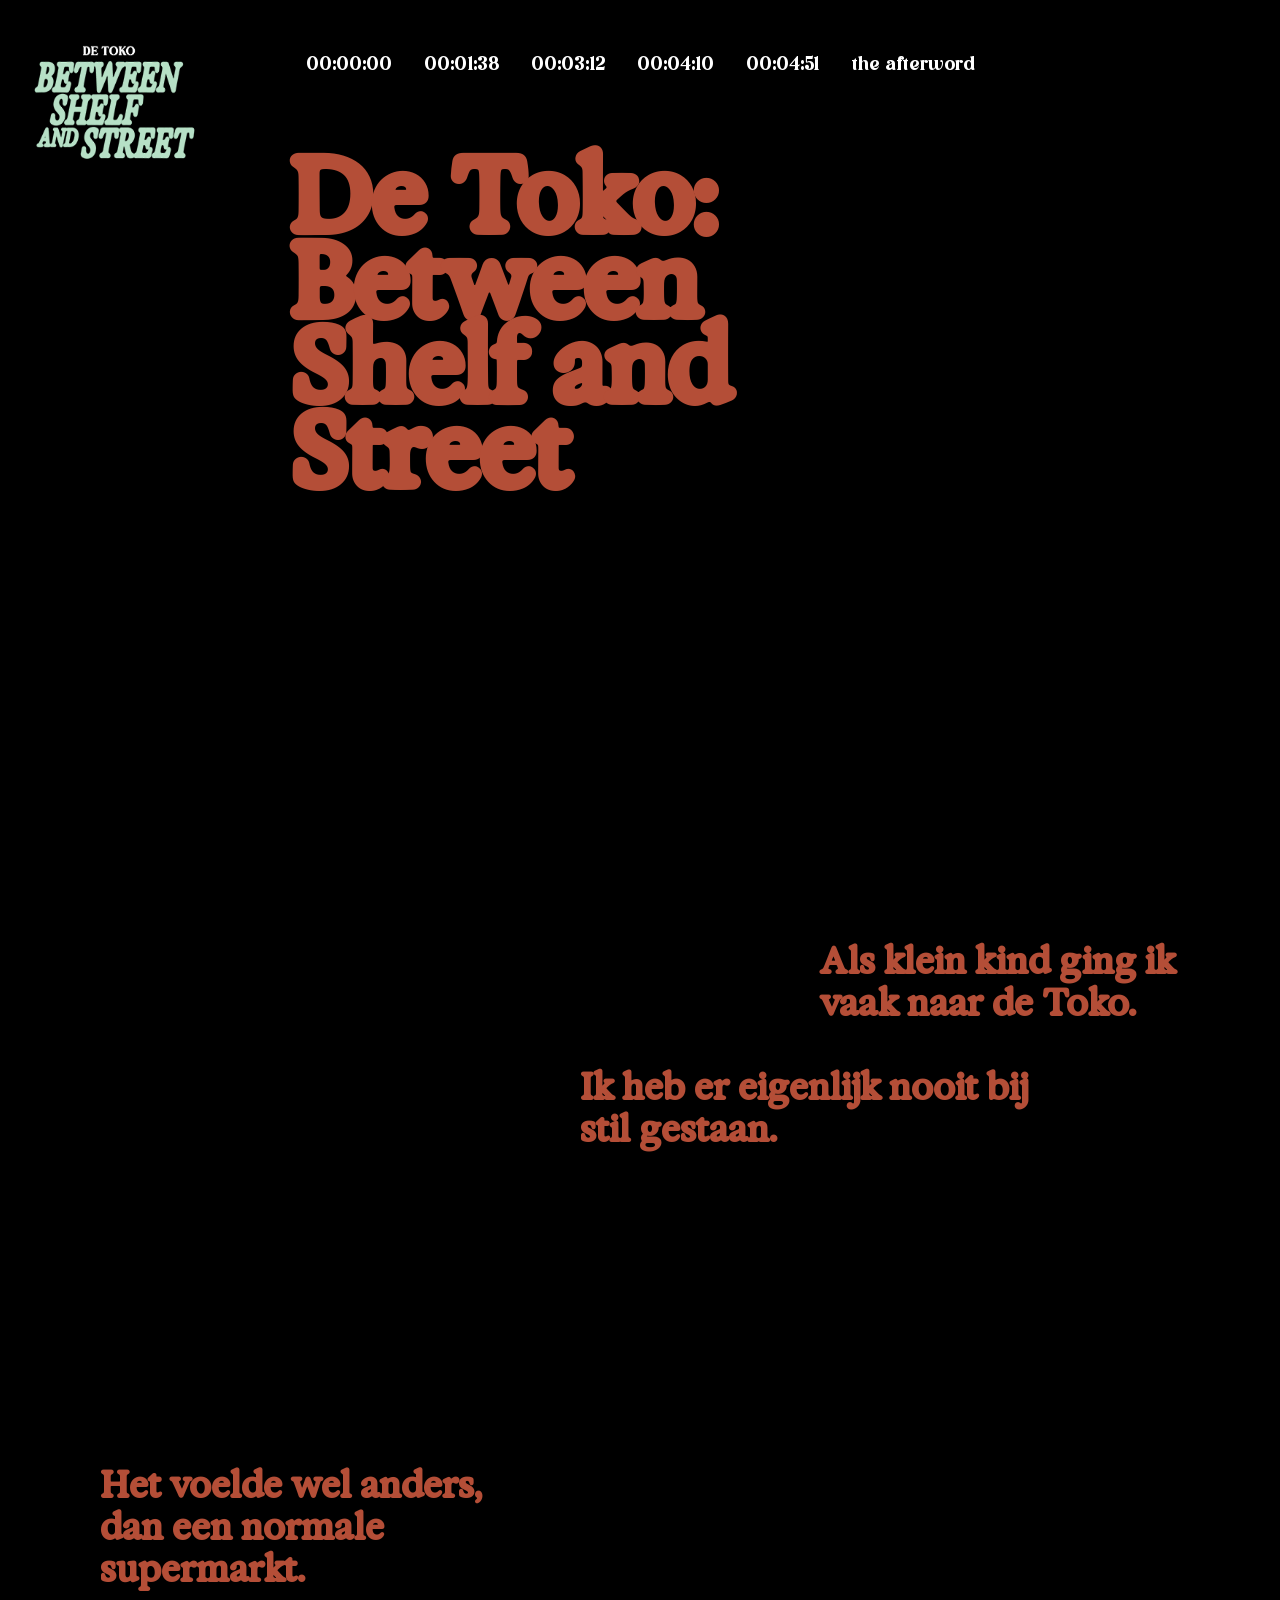
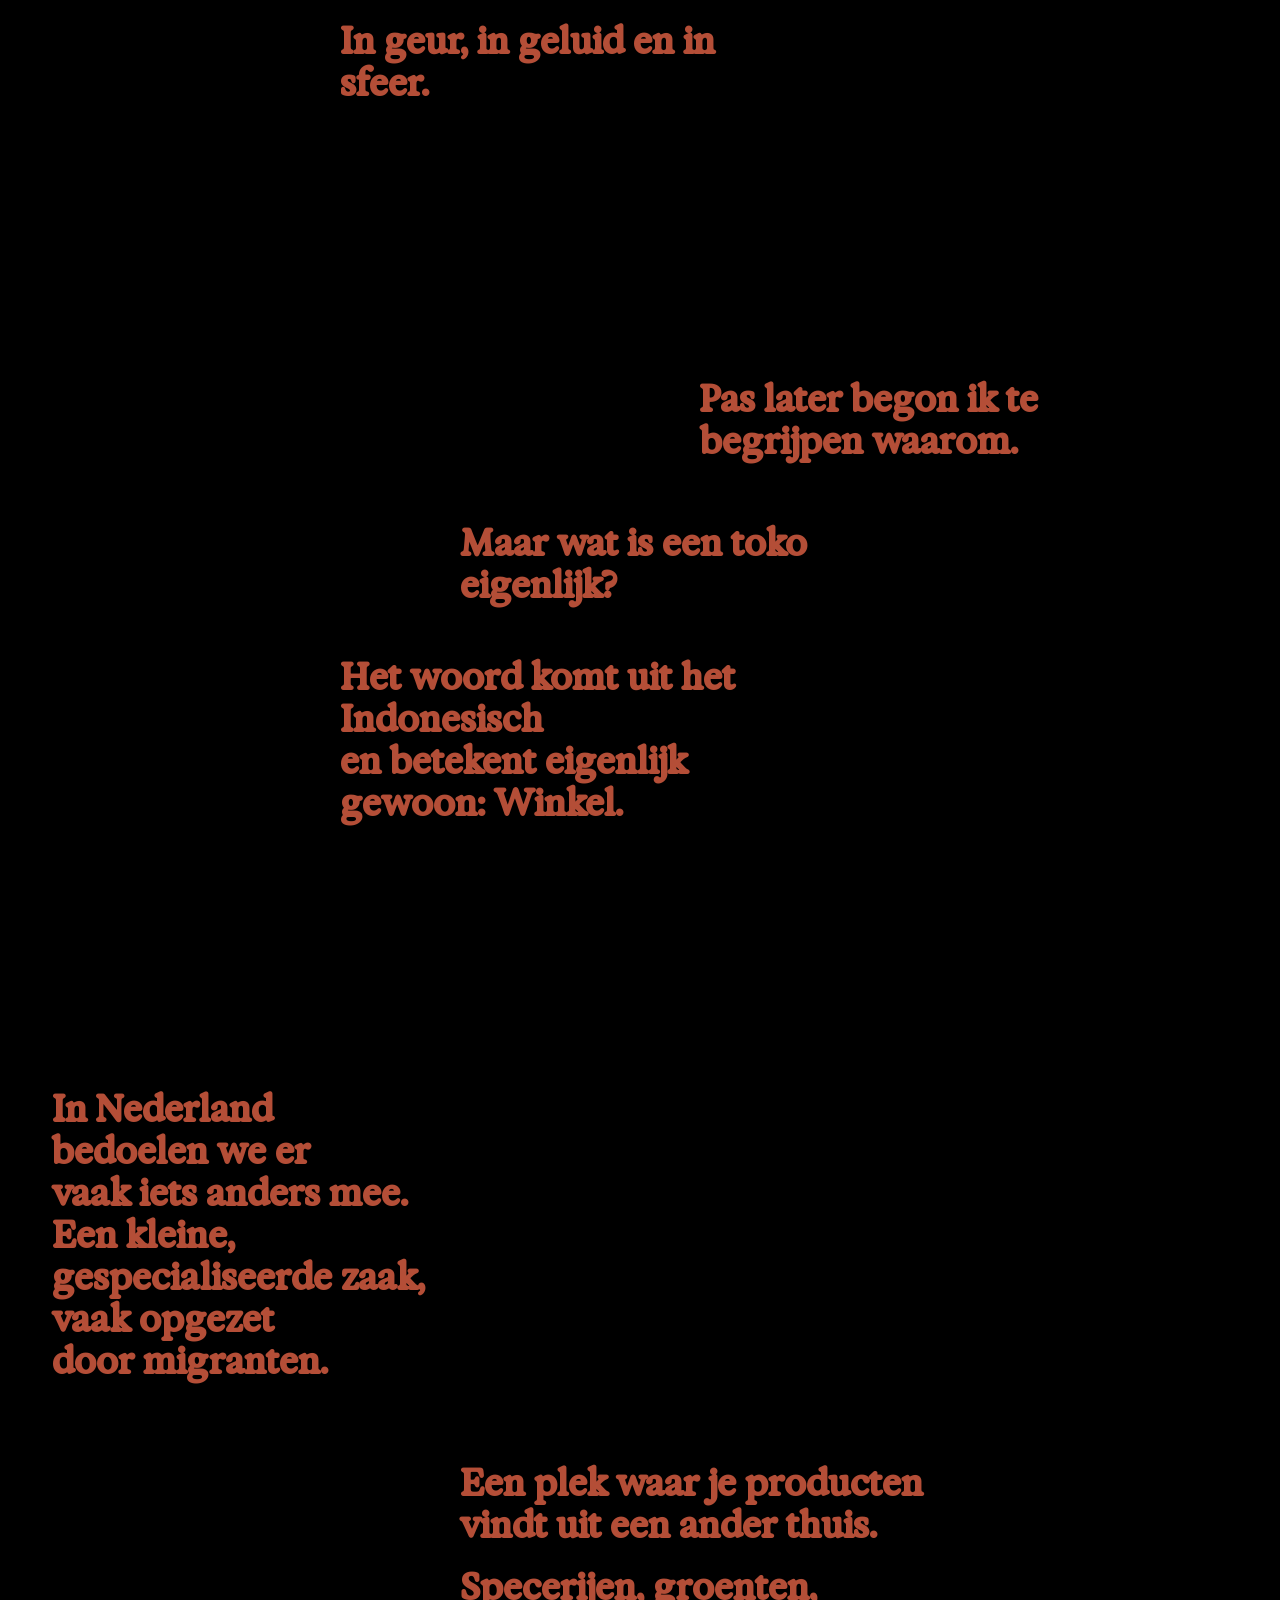
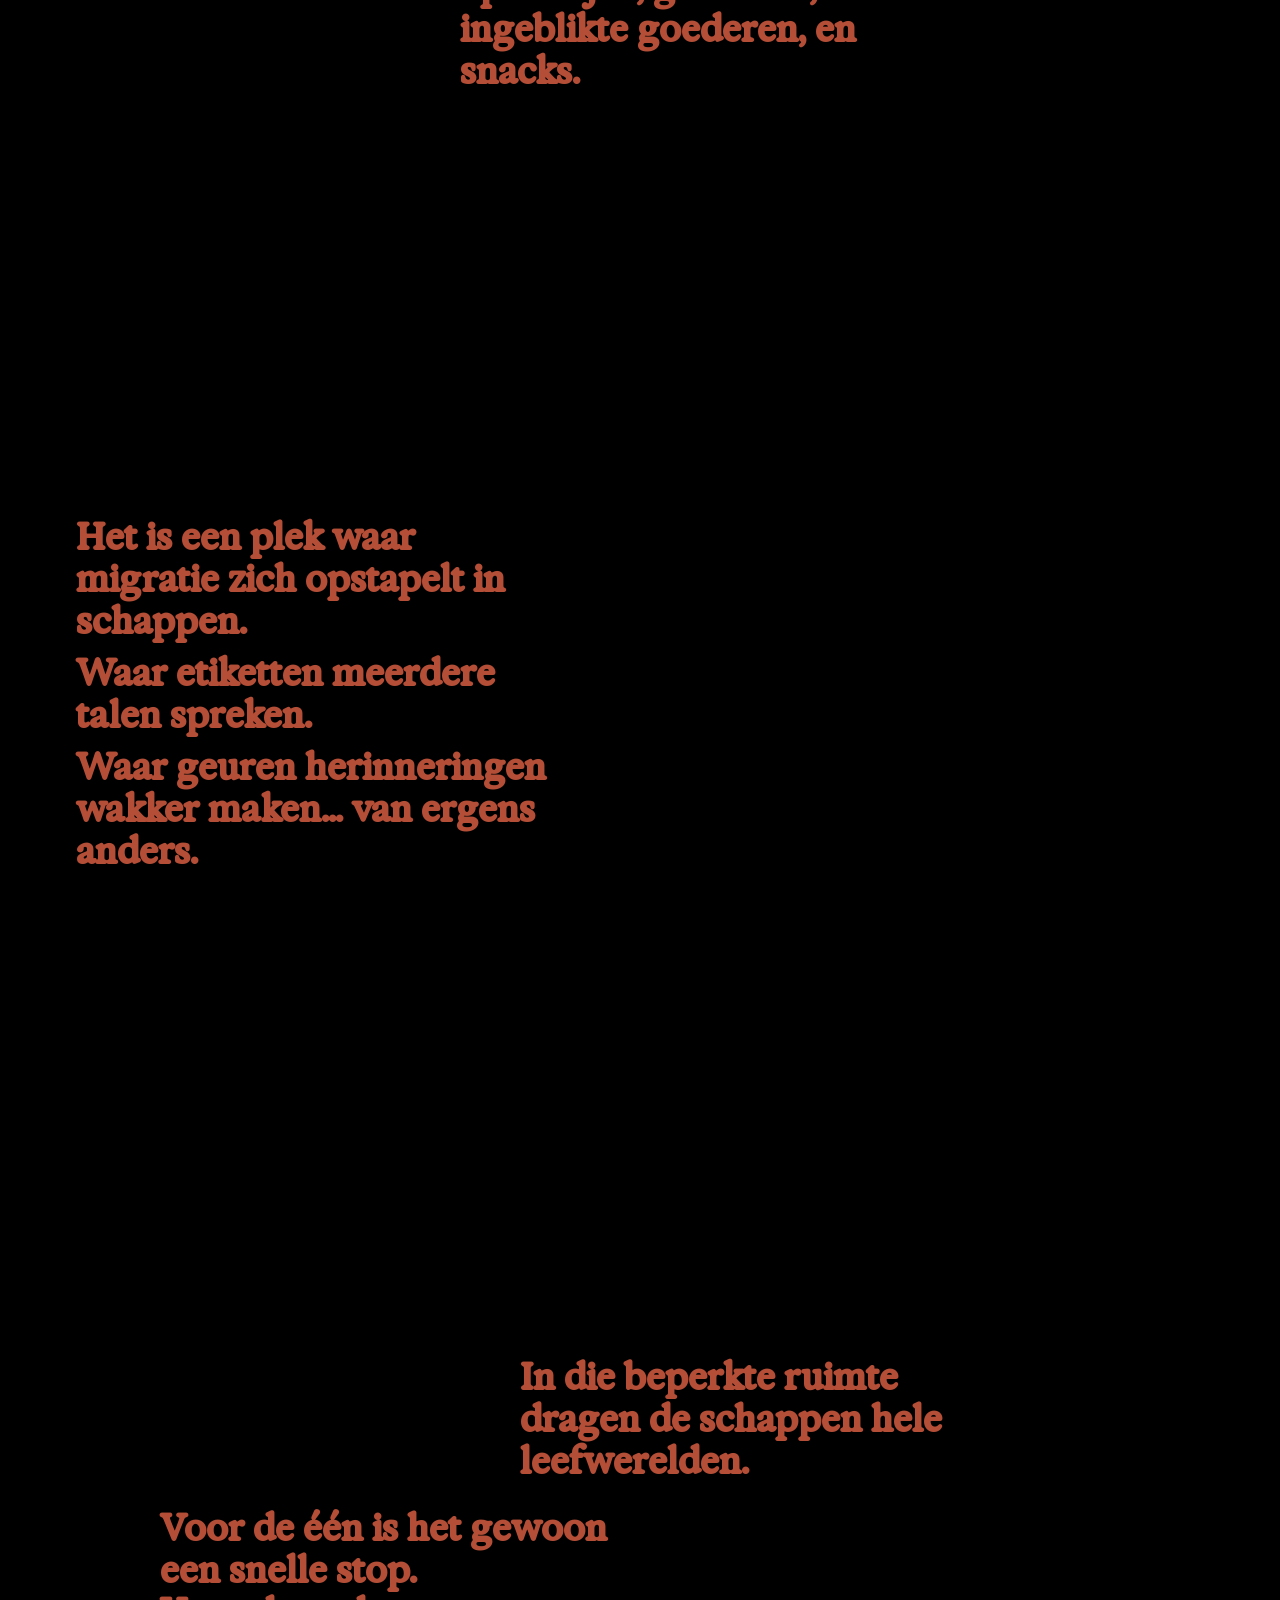
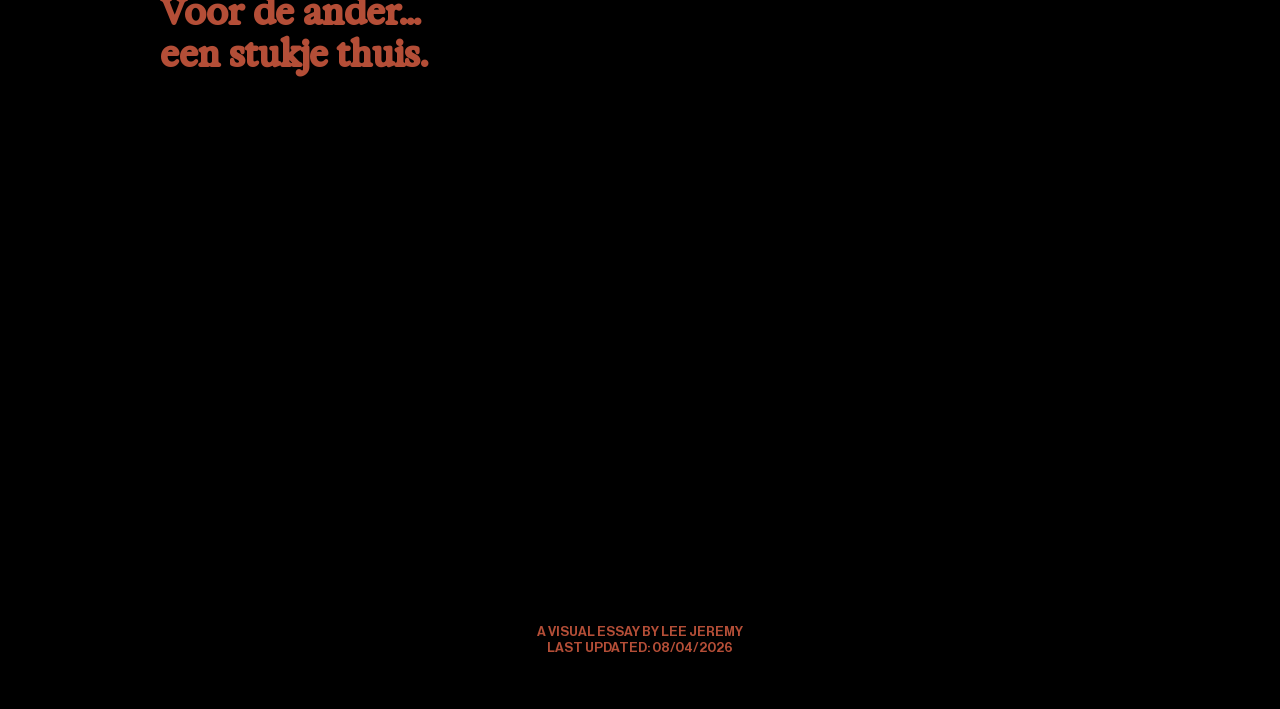
==== commit b4a1c472: "commit" ====
--- a/index.html
+++ b/index.html
@@ -16,7 +16,7 @@
   <link rel="icon" href="content/icon1.png"/>
 
 		<!-- website title, visible in the browser window and on link sharing -->
-		<title>Website title</title>
+		<title>De Toko: Between Shelf and Street</title>
 
 		<!-- links for extensions and dependencies -->
 
--- a/assets/css/style.css
+++ b/assets/css/style.css
@@ -14,29 +14,29 @@
                     
 @font-face {
   font-family: exposure50;
-  src: url("/fonts/exposuretrial-50-webfont.woff");
+  src: url("/assets/fonts/ExposureTrial--50.woff2");
   
 }
 
 @font-face {
   font-family: exposure30;
-  src: url("/fonts/ExposureTrial[-30].otf");
+  src: url("/assets/fonts/ExposureTrial--30.woff2");
   
 }
 
 @font-face {
   font-family: rubikmonoone;
-  src: url("/fonts/RubikMonoOne-Regular.ttf");
+  src: url("/assests/fonts/HaasGrotDisp-65Medium.woff2");
 }
 
 @font-face {
   font-family: avigea;
-  src: url("/fonts/Avigea.otf");
+  src: url("/assets/fonts/Avigea.woff2");
 }
 
 @font-face {
   font-family: haas;
-  src: url("/fonts/NeueHaasGrotDisp-65Medium.otf");
+  src: url("/assets/fonts/HaasGrotDisp-65Medium.woff2");
 }
 
 
@@ -419,7 +419,7 @@
 .script29 {
   margin-left: 5%;    /* Adjust with percentage for responsiveness */
   position: relative;
-  top: -250px;          /* Move it upwards by 10% */
+  top: -100px;          /* Move it upwards by 10% */
 }
 
 .script30 {
@@ -474,7 +474,7 @@
 .script38 {
   margin-left: 0%;    /* Adjust with percentage for responsiveness */
   position: relative;
-  top: -250px;          /* Move it upwards by 10% */
+  top: -180px;          /* Move it upwards by 10% */
   text-align: right;
 }
 
@@ -505,7 +505,7 @@
 .script43 {
   margin-left: 65%;    /* Adjust with percentage for responsiveness */
   position: relative;
-  top: 250px;          /* Move it upwards by 10% */
+  top: 200px;          /* Move it upwards by 10% */
 }
 
 /* --------------------------PAGE 3-------------------------------- */
@@ -569,7 +569,7 @@
 .script53 {
   margin-left: 5%;    /* Adjust with percentage for responsiveness */
   position: relative;
-  top: -200px;          /* Move it upwards by 10% */
+  top: -160px;          /* Move it upwards by 10% */
 }
 
 .script54 {
@@ -593,7 +593,7 @@
 .script57 {
   margin-left: 55%;    /* Adjust with percentage for responsiveness */
   position: relative;
-  top: -200px;          /* Move it upwards by 10% */
+  top: -130px;          /* Move it upwards by 10% */
 }
 
 .script58 {
@@ -611,11 +611,11 @@
 .script60 {
   margin-left: 0%;    /* Adjust with percentage for responsiveness */
   position: relative;
-  top: -250px;          /* Move it upwards by 10% */
+  top: -160px;          /* Move it upwards by 10% */
 }
 
 .script61 {
-  margin-left: 25%;    /* Adjust with percentage for responsiveness */
+  margin-left: 20%;    /* Adjust with percentage for responsiveness */
   position: relative;
   top: -50px;          /* Move it upwards by 10% */
 }
@@ -635,7 +635,7 @@
 .script64 {
   margin-left: 54%;    /* Adjust with percentage for responsiveness */
   position: relative;
-  top: 250px;          /* Move it upwards by 10% */
+  top: 50px;          /* Move it upwards by 10% */
 }
 
 .script65 {
@@ -1100,7 +1100,7 @@
 .video34 {
   width: 100%;        /* Ensure it takes up full available width */
   max-width: 800px;   /* Limit the maximum width */
-  margin-left: 10%;  /* Center the video horizontally */
+  margin-left: 5%;  /* Center the video horizontally */
   margin-right: auto; /* Center the video horizontally */
   display: block;     /* Make it block-level so it centers properly */ 
   /* Optionally adjust the height to maintain aspect ratio */
@@ -1176,7 +1176,36 @@
 @media (max-width: 779px) {
 
   /* your 'mobile' overriding css properties here */
-
+  .hover-text {
+    font-size: clamp(16px, 5vw, 30px);  /* Make text smaller on mobile */
+    text-align: center;  /* Center the text */
+  }
+
+    .video1, .video2, .video3, .video4, .video5, .video6, .video7, .video8, .video9, .video10, .video11, .video12, .video13, .video14, .video15, .video16, .video17, .video18, .video19,
+    .video20, .video21, .video22, .video23, .video24, .video25, .video26, .video27, .video28, .video29, .video30, .video31, .video32, .video33, .video34, .video35, .video36 {
+  width: 60%;        /* Reduce width on smaller screens */
+  max-width: 80%;   /* Allow full-width on very small screens */
+}
+
+.video37 {width: 80%;        /* Reduce width on smaller screens */
+  max-width: 100%;   /* Allow full-width on very small screens */
+}
+
+@media (max-width: 779px) {
+  h1 {
+    margin-left: 20px; /* Adjust this to push it a bit right on smaller screens */
+    text-align: center; /* Optionally center on mobile */
+    font-size: clamp(2rem, 6vw, 50pt); /* Smaller text on mobile */
+  }
+  h3 {
+    margin-left: 20px; /* Adjust this to push it a bit right on smaller screens */
+    text-align: center; /* Optionally center on mobile */
+    font-size: clamp(0.5rem, 6,5vw, 5pt); /* Smaller text on mobile */
+  }
+
+  .logo {
+    width: 20vw; /* slightly bigger relative size on small screens */
+  }
 
 
   /* utility classes, mobile */
@@ -1207,36 +1236,7 @@
 
 @media (max-width: 779px) and (orientation: landscape) {}
 
-    .hover-text {
-      font-size: clamp(16px, 5vw, 30px);  /* Make text smaller on mobile */
-      text-align: center;  /* Center the text */
-    }
-
-      .video1, .video2, .video3, .video4, .video5, .video6, .video7, .video8, .video9, .video10, .video11, .video12, .video13, .video14, .video15, .video16, .video17, .video18, .video19,
-      .video20, .video21, .video22, .video23, .video24, .video25, .video26, .video27, .video28, .video29, .video30, .video31, .video32, .video33, .video34, .video35, .video36 {
-    width: 60%;        /* Reduce width on smaller screens */
-    max-width: 80%;   /* Allow full-width on very small screens */
-  }
-
-  .video37 {width: 80%;        /* Reduce width on smaller screens */
-    max-width: 100%;   /* Allow full-width on very small screens */
-  }
-
-  @media (max-width: 779px) {
-    h1 {
-      margin-left: 20px; /* Adjust this to push it a bit right on smaller screens */
-      text-align: center; /* Optionally center on mobile */
-      font-size: clamp(2rem, 6vw, 50pt); /* Smaller text on mobile */
-    }
-    h3 {
-      margin-left: 20px; /* Adjust this to push it a bit right on smaller screens */
-      text-align: center; /* Optionally center on mobile */
-      font-size: clamp(0.5rem, 6,5vw, 5pt); /* Smaller text on mobile */
-    }
-
-    .logo {
-      width: 20vw; /* slightly bigger relative size on small screens */
-    }
+
   
 }
 
